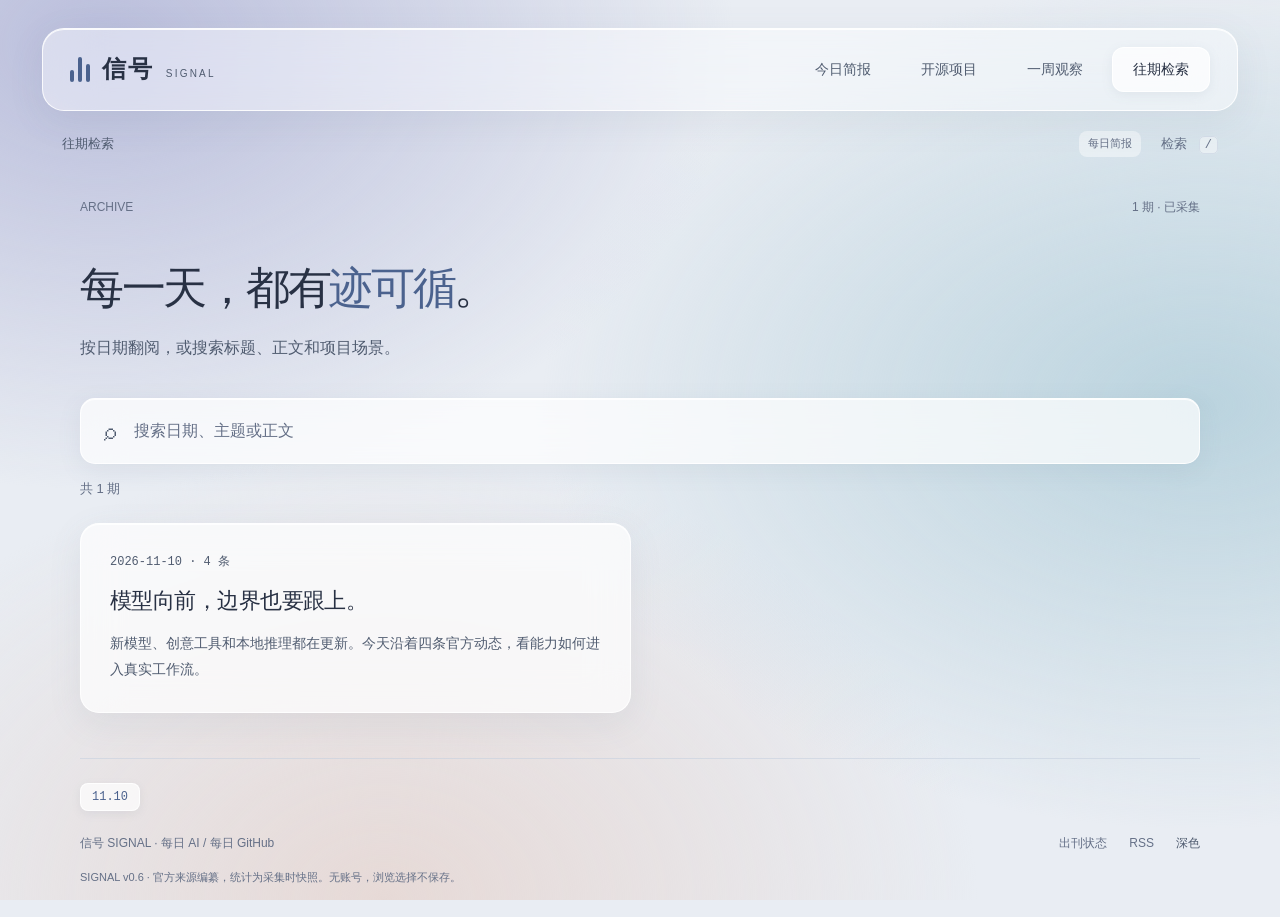
==== prototype/archive.html @ cd4eebda "chore(daily): 2026-11-10 [skip ci]" ====
<!doctype html>
<html lang="zh-CN"><head><meta charset="utf-8"><meta name="viewport" content="width=device-width, initial-scale=1"><meta name="color-scheme" content="light dark"><meta name="description" content="每日 AI 与 GitHub 动态，附官方来源、事实与边界。"><title>往期 · 信号 SIGNAL</title><link rel="icon" href="assets/favicon.svg" type="image/svg+xml"><link rel="stylesheet" href="tokens.css?v=b44cd26317"><link rel="stylesheet" href="style.css?v=b44cd26317"><script src="app.js?v=b44cd26317" defer></script></head>
<body data-view="archive" data-date="2026-11-10" data-prefix=""><a class="skip" href="#main">跳到正文</a><div class="shell"><header class="top"><a class="brand" href="index.html"><span class="brand-symbol" aria-hidden="true"><i></i><i></i><i></i></span><span class="brand-name">信号<small>SIGNAL</small></span></a><p class="brand-note">把变化读明白。</p><nav class="nav" aria-label="主导航"><a href="index.html" ><span class="nav-number">01</span>今日简报<span class="nav-arrow" aria-hidden="true">↗</span></a><a href="projects.html" ><span class="nav-number">02</span>开源项目<span class="nav-arrow" aria-hidden="true">↗</span></a><a href="week.html" ><span class="nav-number">03</span>一周观察<span class="nav-arrow" aria-hidden="true">↗</span></a><a href="archive.html" aria-current="page"><span class="nav-number">04</span>往期检索<span class="nav-arrow" aria-hidden="true">↗</span></a></nav><div class="rail-bottom"><span>每日 AI / GitHub</span><a href="status.html">出刊状态 <span aria-hidden="true">↗</span></a><p>独立阅读 · 无账号</p><span class="rail-edition">VOL. 001 / 2026</span></div></header><div class="workspace"><div class="workspace-top"><span>往期检索</span><div><span class="demo-label">每日简报</span><a href="archive.html?search=1" aria-label="搜索往期">检索 <kbd>/</kbd></a></div></div>
<main id="main" class="reading"><div class="edition"><span>ARCHIVE</span><span>1 期 · 已采集</span></div><section class="hero"><h1>每一天，都有<mark>迹可循</mark>。</h1><p class="intro">按日期翻阅，或搜索标题、正文和项目场景。</p></section><div class="archive-search js-only"><label for="search" hidden>搜索往期全文</label><input id="search" type="search" placeholder="搜索日期、主题或正文" aria-label="搜索往期全文" autocomplete="off"><button data-action="clear-search" hidden>清空</button></div><p class="fine" id="search-status" role="status">共 1 期</p><div class="archive-results" id="archive-results"><section class="archive-issue" data-issue data-search="2026-11-10 模型向前，边界也要跟上。 新模型、创意工具和本地推理都在更新。今天沿着四条官方动态，看能力如何进入真实工作流。"><p class="issue-date">2026-11-10 · 4 条</p><h2><a href="d/2026-11-10.html">模型向前，边界也要跟上。</a></h2><p class="issue-summary">新模型、创意工具和本地推理都在更新。今天沿着四条官方动态，看能力如何进入真实工作流。</p><div class="archive-hit" data-search="Fable 与 Mythos 5.2 发布：同一底座，不同开放边界 Anthropic 更新面向复杂技术任务的模型，并区分通用访问与需审核的专业访问。 值得关注的是能力与访问策略同步分层；评估接入时，除了看模型表现，还要确认任务是否符合开放范围。 Anthropic 发布 Claude Fable 5.2 与 Claude Mythos 5.2。 官方发布日期为 11 月 9 日；Fable 5.2 与 Mythos 5.2 使用同一底层模型。 Fable 加入网络安全与生物领域防滥用措施；Mythos 需通过相关验证计划申请访问。 厂商将两者定位于编码、推理、视觉等复杂技术工作。 为复杂代码库任务做小规模对照测试。 研究专业模型的访问资格与安全边界。 性能提升与工程案例来自厂商自测，本站未复跑；专业访问需审批，不代表所有账户立即可用。 [{&quot;id&quot;: &quot;anthropic-52&quot;, &quot;url&quot;: &quot;https://www.anthropic.com/claude-fable-and-mythos-5-2&quot;, &quot;title&quot;: &quot;Claude Fable 5.2 and Mythos 5.2&quot;, &quot;publisher&quot;: &quot;Anthropic&quot;, &quot;publishedAt&quot;: &quot;2026-11-09&quot;, &quot;publishedPrecision&quot;: &quot;day&quot;, &quot;checkedAt&quot;: &quot;2026-11-10T09:02:13Z&quot;, &quot;verification&quot;: &quot;web-search-fulltext&quot;}]"><a href="d/2026-11-10.html#item-0">Fable 与 Mythos 5.2 发布：同一底座，不同开放边界</a><p data-snippet>Anthropic 更新面向复杂技术任务的模型，并区分通用访问与需审核的专业访问。</p></div><div class="archive-hit" data-search="Adobe 与迪士尼结盟：生成式 AI 进入内部创意流程 双方宣布多年合作，围绕迪士尼资产定制模型，并向创意团队提供 Adobe 工具与工程支持。 观察重点是模型如何嵌入有版权边界的生产流程；“能生成图”正在变成内部工具、专有资产与人员协作的组合。 Adobe 与 The Walt Disney Company 宣布多年战略合作。 公告于 11 月 9 日发布，合作涉及 Firefly、Firefly Foundry、Premiere 与 Photoshop。 公告描述了手绘草图转概念图，以及生成符合品牌风格素材的定制模型。 StudioLAB 与 ESPN Edge 参与探索创意工作流和体育叙事。 大型内容团队评估私有资产上的定制生成流程。 创意部门梳理从概念草图到素材审查的协作环节。 这是合作公告和厂商展示，不是对外开放的迪士尼模型服务；商用安全表述来自公告，本站未独立审核训练授权与产出。 [{&quot;id&quot;: &quot;adobe-disney&quot;, &quot;url&quot;: &quot;https://news.adobe.com/news/2026/11/adobe-and-the-walt-disney-company-alliance&quot;, &quot;title&quot;: &quot;Adobe and The Walt Disney Company Announce Multi-Year Strategic Alliance&quot;, &quot;publisher&quot;: &quot;Adobe&quot;, &quot;publishedAt&quot;: &quot;2026-11-09&quot;, &quot;publishedPrecision&quot;: &quot;day&quot;, &quot;checkedAt&quot;: &quot;2026-11-10T09:02:13Z&quot;, &quot;verification&quot;: &quot;http-fulltext&quot;}]"><a href="d/2026-11-10.html#item-1">Adobe 与迪士尼结盟：生成式 AI 进入内部创意流程</a><p data-snippet>双方宣布多年合作，围绕迪士尼资产定制模型，并向创意团队提供 Adobe 工具与工程支持。</p></div><div class="archive-hit" data-search="Claude Code v2.1.321：先看权限和 OAuth 修复 这次更新除了接入新模型，还修复 MCP OAuth 重定向与多种文件写入权限判断问题。 编码 Agent 的交付依赖工具权限。模型升级之外，凭据流向和文件边界同样影响团队能否放心使用。 anthropics/claude-code 发布 v2.1.321。 GitHub release 发布时间为 11 月 10 日 03:22（北京时间）。 更新说明列出 MCP OAuth 重定向向其他主机发送敏感信息的问题修复。 更新说明还列出只读 Bash 越过沙箱提示、目录写入权限与 cp/mv 目标文件规则的修复。 使用 MCP OAuth 的团队检查版本并测试登录流程。 维护 Agent 权限规则的团队回归沙箱与文件写入提示。 上述为维护者发布说明；本站未复现漏洞或验证修复效果，不推断 CVE 编号与受影响版本范围。 [{&quot;id&quot;: &quot;claude-21321&quot;, &quot;url&quot;: &quot;https://github.com/anthropics/claude-code/releases/tag/v2.1.321&quot;, &quot;title&quot;: &quot;Claude Code v2.1.321&quot;, &quot;publisher&quot;: &quot;anthropics/claude-code&quot;, &quot;publishedAt&quot;: &quot;2026-11-09T19:22:30Z&quot;, &quot;publishedPrecision&quot;: &quot;second&quot;, &quot;checkedAt&quot;: &quot;2026-11-10T09:02:13Z&quot;, &quot;verification&quot;: &quot;github-api&quot;}]"><a href="d/2026-11-10.html#item-2">Claude Code v2.1.321：先看权限和 OAuth 修复</a><p data-snippet>这次更新除了接入新模型，还修复 MCP OAuth 重定向与多种文件写入权限判断问题。</p></div><div class="archive-hit" data-search="llama.cpp b12244：Intel 推理构建链继续更新 这一版更新 CI 中的 Intel 相关依赖；使用该后端的团队可据此检查构建兼容性。 本地推理不只取决于模型文件，也取决于硬件后端和构建环境。依赖更新值得记录，但不能直接换算成性能提升。 ggml-org/llama.cpp 发布 b12244。 GitHub release 发布时间为 11 月 10 日 15:25（北京时间）。 发布说明对应 PR #31540，更新 oneAPI 2026.2、oneDNN 2026.1 与 Level Zero SDK 1.34.0。 release 同时提供多个系统与硬件后端的构建产物。 在 Intel 环境中核对自有构建链与依赖版本。 为本地推理升级准备加载模型和最小推理回归。 这是构建依赖更新，不能推导吞吐、质量或延迟提升；本站未运行二进制或做硬件实测。 [{&quot;id&quot;: &quot;llama-b12244&quot;, &quot;url&quot;: &quot;https://github.com/ggml-org/llama.cpp/releases/tag/b12244&quot;, &quot;title&quot;: &quot;llama.cpp b12244&quot;, &quot;publisher&quot;: &quot;ggml-org/llama.cpp&quot;, &quot;publishedAt&quot;: &quot;2026-11-10T07:25:25Z&quot;, &quot;publishedPrecision&quot;: &quot;second&quot;, &quot;checkedAt&quot;: &quot;2026-11-10T09:02:13Z&quot;, &quot;verification&quot;: &quot;github-api&quot;}]"><a href="d/2026-11-10.html#item-3">llama.cpp b12244：Intel 推理构建链继续更新</a><p data-snippet>这一版更新 CI 中的 Intel 相关依赖；使用该后端的团队可据此检查构建兼容性。</p></div></section></div><div class="empty" id="search-empty" hidden><h2>没有找到相关内容</h2><p>试试“Agent”“推理”，或直接输入日期。</p><button data-action="clear-search">清空搜索，查看全部刊期</button></div></main><footer class="foot reading"><div class="period-list" aria-label="刊期"><a href="d/2026-11-10.html" aria-current=date>11.10</a></div>
    <div class="foot-top"><span>信号 SIGNAL · 每日 AI / 每日 GitHub</span><div class="foot-links"><a href="status.html">出刊状态</a><a href="feed.xml">RSS</a><button class="js-only inline" data-action="theme" aria-label="切换深浅主题">切换主题</button></div></div>
    <p class="disclaimer">SIGNAL v0.6 · 官方来源编纂，统计为采集时快照。无账号，浏览选择不保存。</p></footer></div></div><dialog id="share-dialog" aria-labelledby="share-title"><div class="dialog-head"><h2 id="share-title">带走这一期</h2><button data-action="close-share" aria-label="关闭分享预览">关闭</button></div>
    <div class="dialog-body"><p class="dialog-help">选择要带走的内容，生成图片或复制文字。仅本次浏览有效。</p><div class="share-layout"><fieldset class="share-options" id="share-options"><legend>选择内容</legend></fieldset><figure class="share-preview"><canvas id="share-canvas" aria-label="所选内容分享图片"></canvas><figcaption>本期内容 · 本地生成</figcaption></figure></div>
    <p class="dialog-feedback" id="share-feedback" role="status"></p><textarea id="copy-fallback" class="copy-fallback" aria-label="可手动复制的分享文字" hidden readonly></textarea>
    <div class="dialog-actions"><button data-action="download">下载 PNG</button><button data-action="copy">复制文字</button></div></div></dialog><div class="toast" id="toast" role="status" hidden></div><script type="application/json" id="prototype-data">{"issue": null, "dates": ["2026-11-10"], "colors": {"light": {"background": "#e9edf3", "text": "#283144", "secondary": "#505c70", "muted": "#657087", "accent": "#4b628e", "highlight": "#dfe7f39c", "alternate": "#eef2f8", "line": "#c6d0df99", "backdrop": "#26324e66", "surface": "#f8faff", "rail": "#ffffff66", "railText": "#283144", "railMuted": "#62708a", "railActive": "#ffffffa8"}, "dark": {"background": "#151c2c", "text": "#e6ebf5", "secondary": "#c0cadb", "muted": "#a5b2c8", "accent": "#b7c9ed", "highlight": "#34435eaa", "alternate": "#283449", "line": "#7a8da047", "backdrop": "#080d1b88", "surface": "#253149", "rail": "#26314888", "railText": "#e6ebf5", "railMuted": "#aab7cc", "railActive": "#8196bc33"}}}</script></body></html>
---- prototype/tokens.css ----
:root{--bg:#e9edf3;--ink:#283144;--secondary:#505c70;--muted:#657087;--accent:#4b628e;--hl:#dfe7f39c;--hl2:#eef2f8;--line:#c6d0df99;--backdrop:#26324e66;--surface:#f8faff;--rail:#ffffff66;--rail-text:#283144;--rail-muted:#62708a;--rail-active:#ffffffa8;}
[data-theme=dark]{--bg:#151c2c;--ink:#e6ebf5;--secondary:#c0cadb;--muted:#a5b2c8;--accent:#b7c9ed;--hl:#34435eaa;--hl2:#283449;--line:#7a8da047;--backdrop:#080d1b88;--surface:#253149;--rail:#26314888;--rail-text:#e6ebf5;--rail-muted:#aab7cc;--rail-active:#8196bc33;}
:root{--glass:#ffffff70;--glass-strong:#ffffffb3;--glass-edge:#ffffffd9;--glass-shade:#7185a71a;--ambient-one:#b9bddb;--ambient-two:#bad3de;--ambient-three:#e6d9d6;--ambient-clear:#e9edf300;--button-text:#ffffff;--shadow:#62708d18;}
[data-theme=dark]{--glass:#27314980;--glass-strong:#29364edb;--glass-edge:#b4c3df33;--glass-shade:#050b1c33;--ambient-one:#454b70;--ambient-two:#254b59;--ambient-three:#54475c;--ambient-clear:#151c2c00;--button-text:#1c2942;--shadow:#050b1c40;}
:root{--hero:44px;--title:22px;--body:16px;--meta:13px;--leading:1.8;--reading:1120px;--shell:1400px;--section-gap:40px;--item-gap:24px;}
:root{--art-bg:#e5ebf3;}
---- prototype/style.css ----
*{box-sizing:border-box}html{color-scheme:light;scroll-padding-top:32px}html[data-theme=dark]{color-scheme:dark}body{margin:0;background:var(--bg);color:var(--ink);font-family:-apple-system,BlinkMacSystemFont,"PingFang SC","Microsoft YaHei",sans-serif;font-size:var(--body);line-height:var(--leading);-webkit-font-smoothing:antialiased;overflow-wrap:break-word}a{color:inherit;text-decoration:none}button,input,select,textarea{font:inherit;color:inherit}button{background:none;border:0;cursor:pointer;padding:0}a:hover,button:hover{color:var(--accent)}button:disabled{opacity:.45;cursor:default}a,button{-webkit-tap-highlight-color:transparent}:focus-visible{outline:2px solid var(--accent);outline-offset:4px}[hidden]{display:none!important}::selection{background:var(--hl)}mark{color:inherit;background:var(--hl);padding:0 .1em}mark.m2,mark.m4{background:var(--hl2)}.skip{position:fixed;top:-80px;left:24px;background:var(--surface);padding:12px;z-index:15}.skip:focus{top:8px}
/* Site frame */
.shell{display:grid;grid-template-columns:188px minmax(0,1fr);min-height:100dvh}.top{position:sticky;top:0;height:100dvh;background:var(--rail);color:var(--rail-text);padding:36px 20px;display:flex;flex-direction:column}.brand{display:flex;gap:12px;align-items:center;color:var(--rail-text)}.brand:hover{color:var(--rail-text)}.brand-symbol{display:flex;gap:4px;align-items:flex-end;height:34px}.brand-symbol i{display:block;width:5px;background:var(--rail-text);height:16px}.brand-symbol i:nth-child(2){height:32px}.brand-symbol i:nth-child(3){height:24px}.brand-name{font-size:27px;font-weight:750;line-height:1.1;letter-spacing:.08em}.brand-name small{display:block;font-size:10px;letter-spacing:.21em;font-weight:500;margin-top:7px}.brand-note{font-size:12px;color:var(--rail-muted);margin:26px 0 35px;letter-spacing:.04em}.nav{display:flex;flex-direction:column;gap:10px}.nav a{display:flex;gap:12px;align-items:center;padding:11px 10px;font-size:14px;white-space:nowrap;border-radius:4px;color:var(--rail-muted)}.nav a:hover{background:var(--rail-active);color:var(--rail-text)}.nav a[aria-current=page]{background:var(--rail-active);color:var(--rail-text);font-weight:650}.nav-number{font-size:10px;font-family:ui-monospace,monospace;opacity:.8}.nav-arrow{margin-left:auto;font-weight:400}.rail-bottom{margin-top:auto;display:flex;flex-direction:column;font-size:12px;color:var(--rail-muted);gap:9px}.rail-bottom a{display:flex;justify-content:space-between;color:var(--rail-text)}.rail-bottom p{margin:22px 0 0}.rail-edition{font-size:10px;letter-spacing:.08em}.workspace{min-width:0;padding:0 38px;max-width:1440px;width:100%;margin:auto}.workspace-top{height:85px;display:flex;align-items:center;justify-content:space-between;font-size:14px;font-weight:650;border-bottom:1px solid var(--line)}.workspace-top>div{display:flex;gap:26px;align-items:center;font-weight:400;font-size:var(--meta);color:var(--muted)}.demo-label{padding:2px 8px;border:1px solid var(--line);border-radius:3px;font-size:12px}kbd{font:12px ui-monospace,monospace;padding:1px 5px;border:1px solid var(--line);margin-left:8px;border-radius:3px}.reading{max-width:var(--reading);margin:auto}.edition{display:flex;justify-content:space-between;align-items:center;gap:20px;color:var(--muted);font-size:var(--meta);padding:27px 0 20px}.edition time{color:var(--ink);font-weight:600;font-size:15px;font-variant-numeric:tabular-nums}.edition time span{font-weight:400;font-size:var(--meta);color:var(--muted)}
/* Lead story */
.hero{padding:22px 0 32px}h1{font-size:var(--hero);line-height:1.32;font-weight:750;letter-spacing:-.045em;margin:0 0 17px;text-wrap:balance}h1 mark{background:none;color:var(--accent);padding:0}.intro{margin:0;color:var(--secondary);font-size:var(--body);max-width:640px;line-height:1.8}.feature{display:grid;grid-template-columns:minmax(0,1.25fr) minmax(0,1fr);background:var(--surface);padding:0;overflow:hidden;border-radius:7px;margin-bottom:30px;min-height:310px}.feature-copy{padding:28px 30px 28px;display:flex;flex-direction:column;justify-content:center}.feature-label{font-size:12px;font-weight:600;color:var(--accent);margin-bottom:16px;display:flex;align-items:center;gap:8px}.feature-label:before{content:"";width:15px;height:2px;background:var(--accent)}.feature h1 mark{white-space:nowrap}.feature h1{font-size:38px;max-width:470px;line-height:1.3;text-wrap:pretty}.feature .intro{font-size:14px;line-height:1.9}.hero-meta{display:flex;align-items:center;gap:18px;margin-top:26px;font-size:12px;color:var(--muted);flex-wrap:wrap}.primary-link{display:inline-flex;align-items:center;gap:25px;background:var(--accent);color:var(--surface);padding:8px 16px;font-size:13px;font-weight:600;border-radius:3px}.primary-link:hover{color:var(--surface);filter:brightness(.9)}.feature-art{margin:0;position:relative;min-width:0;display:flex;align-items:center;justify-content:center;background:var(--art-bg);overflow:hidden}.feature-art picture{display:block;width:100%;height:100%}.feature-art img{width:100%;height:100%;object-fit:contain;min-height:310px;display:block}.feature-art figcaption{position:absolute;width:1px;height:1px;overflow:hidden;clip-path:inset(50%)}
/* Edition body */
.daily-grid{display:grid;grid-template-columns:minmax(0,1fr) 248px;gap:28px;align-items:start}.daily-reading{min-width:0}.toolbar{display:flex;align-items:center;justify-content:space-between;gap:14px;margin:0 0 18px}.toolbar .label{font-size:18px;margin:0;font-weight:700;display:flex;align-items:baseline;gap:10px}.toolbar .label span{font:12px ui-monospace,monospace;color:var(--muted);font-weight:400}.tools{display:flex;gap:15px}.tools button{font-size:12px;color:var(--accent)}.item{background:var(--surface);padding:24px 26px;border-radius:6px;margin-bottom:16px;scroll-margin-top:24px}.item-meta{display:flex;gap:10px;align-items:center;margin:0 0 13px;font-size:12px;color:var(--muted);letter-spacing:.02em}.number{font-family:ui-monospace,monospace;color:var(--accent);font-weight:600}.item h2{font-size:21px;line-height:1.5;letter-spacing:-.025em;margin:0 0 14px;font-weight:700;text-wrap:pretty}.verdict{margin:0 0 12px;font-size:16px;line-height:1.85}.why{color:var(--secondary);font-size:16px;line-height:1.85;margin:0}.item-actions{display:flex;gap:20px;align-items:center;border-top:1px solid var(--line);padding-top:14px;margin-top:17px;font-size:12px;color:var(--muted)}.take{font-size:12px}.take:before{content:"＋";margin-right:6px}.take[aria-pressed=true]{color:var(--accent)}.take[aria-pressed=true]:before{content:"✓"}.item-actions>a{margin-left:auto}.issue-aside{padding-top:2px;position:sticky;top:24px}.aside-heading{display:flex;justify-content:space-between;align-items:center;margin-bottom:16px}.aside-heading h2{font-size:14px;margin:0;font-weight:700}.aside-heading>span{font-size:9px;letter-spacing:.1em;color:var(--muted)}.aside-heading>a{font-size:12px;color:var(--accent)}.toc{padding-bottom:24px}.toc>a{display:flex;align-items:baseline;gap:12px;margin-bottom:14px;font-size:13px;line-height:1.65}.toc>a>span{font:11px ui-monospace,monospace;color:var(--muted)}.toc strong{font-weight:450}.aside-projects{border-top:1px solid var(--line);padding-top:23px}.project.teaser{padding:14px 0 16px;margin:0;border-bottom:1px solid var(--line);background:none;border-radius:0}.project.teaser h3{font-size:14px;margin:0 0 7px;font-weight:650;overflow-wrap:anywhere}.project.teaser p{font-size:13px;line-height:1.75;margin:0;color:var(--secondary)}.project-ref{font-size:11px;margin-top:9px;display:inline-block;color:var(--accent)}.previous-edition{display:flex;flex-direction:column;gap:5px;margin-top:25px;padding:18px;background:var(--hl);border-radius:4px;font-size:12px;color:var(--muted)}.previous-edition strong{font-size:14px;font-weight:600;color:var(--accent)}
/* Evidence remains native HTML */
details.evidence{margin-top:17px;color:var(--secondary)}details>summary{list-style:none;font-size:13px;color:var(--accent);cursor:pointer;width:fit-content}details>summary::-webkit-details-marker{display:none}details>summary:after{content:" ＋";margin-left:4px}details[open]>summary:after{content:" −"}.evidence-body{padding:20px 0 2px}.evidence-body h3{font-size:13px;color:var(--ink);margin:22px 0 7px;font-weight:650}.evidence-body h3:first-child{margin-top:0}.evidence-body p,.evidence-body ul{font-size:16px;margin:0 0 10px}.evidence-body ul{padding-left:20px}.source-links{display:flex;gap:15px;flex-wrap:wrap;font-size:13px}.source-links a,.text-link{color:var(--accent);text-decoration:underline;text-underline-offset:4px}.fine{font-size:var(--meta);line-height:1.8;color:var(--muted)}
/* Projects */
.section{margin-top:var(--section-gap)}.section-head{display:flex;justify-content:space-between;align-items:baseline;gap:20px;margin-bottom:20px}.section-head h2{font-size:22px;margin:0;font-weight:700}.section-head a{font-size:13px;color:var(--accent)}.project-filters{display:flex;align-items:center;justify-content:space-between;gap:20px;padding:14px 0 22px}.filters{display:flex;align-items:center;gap:10px;flex-wrap:wrap}.filters button{padding:6px 16px;font-size:13px;border-radius:4px;color:var(--muted)}.filters button[aria-pressed=true]{background:var(--ink);color:var(--surface)}.filters .fine{margin-left:8px;font-size:12px}.select-wrap{font-size:13px;color:var(--secondary);display:flex;align-items:center;gap:10px}select{font-size:13px;background:var(--surface);border:1px solid var(--line);padding:8px 12px;border-radius:4px;max-width:170px}#project-list{display:grid;grid-template-columns:repeat(2,minmax(0,1fr));gap:20px;align-items:start}.project{background:var(--surface);padding:26px;border-radius:6px;scroll-margin-top:24px}.project-identity{display:flex;gap:14px;align-items:center;margin-bottom:20px}.repo-monogram{display:flex;align-items:center;justify-content:center;flex-shrink:0;width:43px;height:43px;border-radius:6px;background:var(--hl);color:var(--accent);font-size:15px;font-weight:750;letter-spacing:-.06em}.repo-owner{font-size:11px;color:var(--muted)}.project h2{font-size:21px;line-height:1.35;letter-spacing:-.025em;margin:1px 0 0;font-weight:700;overflow-wrap:anywhere}.project .oneline{font-size:16px;margin:0 0 13px;font-weight:550}.project .problem{color:var(--secondary);font-size:16px;margin:0;line-height:1.8}.metadata{display:flex;gap:8px 14px;flex-wrap:wrap;font-size:12px;margin-top:20px;color:var(--muted)}.metadata a{color:var(--accent)}.metadata .growth{font-variant-numeric:tabular-nums}.project>.evidence{padding-top:14px;border-top:1px solid var(--line)}.project>.evidence summary{font-size:12px}.empty{padding:35px;background:var(--surface);border-radius:6px}.empty h2{font-size:22px;margin:0 0 8px}.empty p{color:var(--secondary);margin:0 0 16px}.empty button{color:var(--accent);font-size:14px}
/* Archive and seven-day view */
.archive-search{display:flex;align-items:center;gap:18px;background:var(--surface);border:1px solid var(--line);padding:14px 20px;border-radius:5px;margin:0 0 12px}.archive-search:before{content:"⌕";color:var(--accent);font-size:24px;line-height:1}.archive-search input{background:none;border:0;width:100%;min-width:0;font-size:16px;padding:3px 0}.archive-search button{font-size:13px;color:var(--accent);white-space:nowrap}.archive-search input::placeholder{color:var(--muted)}.archive-results{display:grid;grid-template-columns:repeat(2,minmax(0,1fr));gap:18px;margin-top:22px;align-items:start}.archive-issue{background:var(--surface);padding:25px;border-radius:6px}.issue-date{font:12px ui-monospace,monospace;color:var(--accent);margin:0 0 14px}.archive-issue h2{font-size:21px;line-height:1.5;margin:0 0 13px;letter-spacing:-.025em}.issue-summary{font-size:14px;line-height:1.9;margin:0;color:var(--secondary)}.archive-hit{font-size:14px;border-top:1px solid var(--line);padding-top:13px;margin-top:13px}.archive-hit p{font-size:13px;color:var(--secondary);margin:6px 0 0}.archive-results:not(.searching) .archive-hit{display:none}.archive-results.searching .issue-summary{display:none}.week-grid{display:grid;grid-template-columns:repeat(3,minmax(0,1fr));gap:18px;align-items:start}.week-theme{background:var(--surface);border-radius:6px;padding:24px;border-top:3px solid var(--accent)}.week-theme h2{font-size:21px;margin:0 0 12px}.week-theme p{font-size:14px;color:var(--secondary);margin:0 0 18px}.week-theme ul{list-style:none;padding:0;margin:0}.week-theme li{padding-top:16px;font-size:14px;line-height:1.8}.week-theme time{display:block;font:11px ui-monospace,monospace;color:var(--accent);margin-bottom:5px}.week-theme .fine{margin:24px 0 0;font-size:12px}.week-grid~.section>.teaser{display:inline-block;width:32%;vertical-align:top;padding-right:22px;border:0}.period-list{display:flex;gap:10px;flex-wrap:wrap;font:12px ui-monospace,monospace}.period-list a{padding:6px 10px;border-radius:3px;background:var(--surface)}.period-list a[aria-current=date]{color:var(--accent);background:var(--hl)}
/* Utility pages and footer */
.closing{margin-top:35px;padding:28px 30px;background:var(--hl);border-radius:6px;display:flex;align-items:center;justify-content:space-between;gap:16px;flex-wrap:wrap}.closing h2{font-size:21px;letter-spacing:-.02em;margin:0 0 8px}.closing p{font-size:14px;color:var(--secondary);margin:0}.closing .links{display:flex;gap:18px;flex-wrap:wrap;font-size:13px;color:var(--accent)}.closing>.fine{width:100%;font-size:12px;color:var(--muted)}.pager{display:flex;justify-content:space-between;gap:20px;font-size:13px;margin-top:25px;color:var(--secondary)}.foot{margin:45px auto 0;padding:24px 0 30px;border-top:1px solid var(--line);color:var(--muted);font-size:12px}.foot-top{display:flex;justify-content:space-between;gap:20px;flex-wrap:wrap;margin-top:22px}.foot-links{display:flex;gap:22px;flex-wrap:wrap}.disclaimer{margin:13px 0 0;font-size:11px}.status-grid{display:grid;grid-template-columns:repeat(4,minmax(0,1fr));gap:16px}.status-grid>div{background:var(--surface);padding:22px;border-radius:5px}.status-grid dt{font-size:12px;color:var(--muted)}.status-grid dd{margin:9px 0 0;font-size:16px;font-weight:550}.chart{background:var(--surface);padding:25px;border-radius:6px;margin:0}.chart svg{width:100%;max-height:240px;height:auto;display:block}.chart text{font:13.5px -apple-system,sans-serif;fill:var(--muted)}.chart rect{fill:var(--line)}.chart rect.current{fill:var(--accent)}.chart figcaption{font-size:13px;margin-top:10px;color:var(--muted)}table{border-collapse:collapse;width:100%;font-size:13px;text-align:left}td,th{padding:8px 10px 8px 0;font-weight:400}
/* Sharing */
dialog{background:var(--surface);color:var(--ink);border:1px solid var(--line);border-radius:8px;padding:0;width:min(860px,calc(100% - 40px));max-height:calc(100dvh - 48px);overflow:auto}dialog::backdrop{background:var(--backdrop)}.dialog-head{position:sticky;top:0;z-index:1;display:flex;justify-content:space-between;align-items:center;padding:23px 28px 14px;background:var(--surface);border-bottom:1px solid var(--line)}.dialog-head h2{font-size:22px;margin:0}.dialog-head button{font-size:13px;color:var(--muted)}.dialog-body{padding:20px 28px 10px}.dialog-help{font-size:14px;margin:0;color:var(--secondary)}.share-layout{display:grid;grid-template-columns:1fr 280px;gap:30px;margin-top:24px;align-items:start}.share-options{padding:0;margin:0;border:0;min-width:0}.share-options legend{font-size:13px;color:var(--muted);margin-bottom:12px}.share-options label{display:flex;align-items:flex-start;gap:10px;font-size:14px;line-height:1.8;margin-bottom:15px;cursor:pointer}input[type=checkbox]{accent-color:var(--accent);width:16px;height:16px;flex-shrink:0;margin:5px 0}.share-all{font-size:13px;color:var(--accent);margin-bottom:20px}.share-preview{margin:0;background:var(--hl2);border:1px solid var(--line)}.share-preview canvas{width:100%;height:auto;display:block}.share-preview figcaption{padding:10px;font-size:12px;color:var(--muted)}.dialog-feedback{font-size:13px;color:var(--accent);margin:18px 0 0;min-height:1.8em}.dialog-actions{position:sticky;bottom:0;background:var(--surface);border-top:1px solid var(--line);padding:15px 0;display:flex;gap:12px;margin-top:15px}.dialog-actions button{font-size:13px;padding:8px 18px;border:1px solid var(--line);border-radius:4px}.dialog-actions button:first-child{background:var(--accent);border-color:var(--accent);color:var(--surface)}.copy-fallback{width:100%;min-height:140px;font-size:13px;background:var(--bg);border:1px solid var(--line);padding:12px}.toast{position:fixed;bottom:25px;left:50%;transform:translateX(-50%);padding:10px 18px;background:var(--ink);color:var(--surface);font-size:13px;max-width:calc(100% - 40px);z-index:20}.js-only{display:none}.js .js-only{display:flex}.js .js-only.inline{display:inline-block}
@media(min-width:1550px){.workspace{padding:0 55px}.shell{grid-template-columns:212px minmax(0,1fr)}.top{padding:40px 25px}.feature h1{font-size:44px}.daily-grid{grid-template-columns:minmax(0,1fr) 280px;gap:35px}.item{padding:30px 35px}}
@media(max-width:1150px){.shell{grid-template-columns:166px minmax(0,1fr)}.top{padding:30px 14px}.workspace{padding:0 26px}.daily-grid{grid-template-columns:minmax(0,1fr) 205px;gap:20px}.feature-copy{padding:25px}.feature h1{font-size:32px}.feature{grid-template-columns:1.2fr 1fr}.feature-art img{min-height:300px}.item{padding:22px}.week-grid{grid-template-columns:1fr}.week-theme ul{display:grid;grid-template-columns:repeat(3,minmax(0,1fr));gap:20px}.week-theme .fine{margin-top:16px}.status-grid{grid-template-columns:repeat(2,minmax(0,1fr))}}
@media(max-width:900px){.shell{display:block}.top{position:relative;height:auto;padding:20px 26px;display:flex;flex-direction:row;align-items:center;justify-content:space-between;gap:25px}.brand-name{font-size:23px}.brand-name small{font-size:9px;margin-top:4px}.brand-symbol{height:27px}.brand-symbol i:nth-child(2){height:27px}.brand-note,.rail-bottom{display:none}.nav{flex-direction:row;gap:5px}.nav a{font-size:13px;padding:9px 12px}.nav-number,.nav-arrow{display:none}.workspace-top{height:65px}.daily-grid{grid-template-columns:1fr}.issue-aside{position:static;display:grid;grid-template-columns:1fr 1fr;gap:24px}.previous-edition{display:none}.feature h1{font-size:34px}.workspace{max-width:850px}.feature-art img{min-height:315px}.repo-owner{font-size:12px}}
@media(max-width:640px){.top{padding:18px 20px;flex-wrap:wrap;gap:20px}.brand-symbol{height:22px}.brand-symbol i{width:4px;height:12px}.brand-symbol i:nth-child(2){height:22px}.brand-symbol i:nth-child(3){height:17px}.brand-name{font-size:22px}.brand-name small{display:inline;margin-left:9px;font-size:10px}.brand{gap:10px}.nav{width:100%;justify-content:space-between;gap:5px}.nav a{padding:8px 9px;font-size:13px}.workspace{padding:0 18px}body[data-view=today] .workspace-top{display:none}.workspace-top{height:52px;font-size:13px}.workspace-top>div{gap:12px}.demo-label{font-size:10px}.workspace-top kbd{display:none}.edition{padding:19px 0 15px;font-size:11px;gap:10px}.edition time{font-size:13px}.edition time span{font-size:11px}.hero{padding:15px 0 25px}h1{font-size:29px;line-height:1.4;letter-spacing:-.04em}.hero .intro{font-size:14px}.feature{display:flex;flex-direction:column;padding:0;gap:0;margin-bottom:24px}.feature-copy{padding:22px}.feature-label{font-size:11px;margin-bottom:12px}.feature h1{font-size:31px;max-width:100%;text-wrap:balance;margin-bottom:15px}.feature .intro{font-size:14px}.hero-meta{margin-top:22px;gap:17px}.feature-art{height:104px;min-height:0;display:block}.feature-art img{width:100%;height:100%;min-height:0;object-fit:contain}.daily-grid{display:flex;flex-direction:column;gap:24px}.daily-reading{width:100%}.issue-aside{position:static;width:100%;display:block}.toc{display:none}.aside-projects{border:0;padding:0}.aside-projects .project.teaser{background:var(--surface);padding:18px;border:0;border-radius:5px;margin-bottom:12px}.previous-edition{margin-top:15px}.toolbar{margin-bottom:15px}.toolbar .label{font-size:18px}.tools button{font-size:11px}.item{padding:22px 20px;margin-bottom:14px}.item h2{font-size:20px}.item-meta{font-size:11px}.verdict{font-size:16px}.why{font-size:16px}.item-actions{font-size:12px}.take{font-size:12px}.project-filters{align-items:flex-start;flex-direction:column;gap:15px;padding:6px 0 20px}.filters{gap:5px}.filters .fine{font-size:11px}.filters button{font-size:12px;padding:6px 14px}#project-list{grid-template-columns:1fr;gap:14px}.project{padding:23px}.project .problem{font-size:16px}.archive-results{grid-template-columns:1fr;gap:14px}.archive-issue{padding:23px}.archive-search{padding:10px 16px}.archive-search input{font-size:15px}.archive-issue h2{font-size:20px}.week-grid{gap:15px}.week-theme{padding:23px}.week-theme ul{display:block}.week-theme li{font-size:15px}.week-grid~.section>.teaser{display:block;width:100%;padding:18px 0}.status-grid{gap:12px}.status-grid>div{padding:17px}.status-grid dd{font-size:14px}.status-grid dt{font-size:11px}.chart{padding:15px}.chart text{font-size:14px}.section{margin-top:30px}.closing{padding:23px;gap:17px;margin-top:28px}.closing h2{font-size:20px}.closing .links{gap:12px 20px}.closing>.fine{font-size:11px}.pager{font-size:12px;flex-wrap:wrap}.foot{margin-top:30px}.foot-top{gap:14px}.foot-links{gap:20px}.disclaimer{font-size:11px}.share-layout{grid-template-columns:1fr;gap:22px}.share-preview{max-width:290px;margin:auto}.dialog-head{padding:18px 20px 12px}.dialog-head h2{font-size:21px}.dialog-body{padding:18px 20px 8px}.share-options label{font-size:14px}.dialog-actions{margin-top:12px}.period-list{gap:6px}.period-list a{padding:5px 8px}.section-head h2{font-size:21px}.section-head a{font-size:12px}}
@media(prefers-reduced-motion:no-preference){a,button{transition:background-color .16s ease,color .16s ease}button:active{transform:translateY(1px)}}
@media print{.top,.workspace-top,.tools,.take,.issue-aside,.foot,.closing,.pager,dialog{display:none!important}.shell{display:block}.workspace{padding:0}.daily-grid{display:block}.feature-art{display:none}.feature{display:block}.item{break-inside:avoid}details.evidence>.evidence-body{display:block}}

/* v0.6 — frosted glass, shared across every product surface. */
body{isolation:isolate;background:var(--bg)}
body:before{content:"";position:fixed;inset:0;z-index:-1;pointer-events:none;background:radial-gradient(ellipse 65% 65% at 8% 5%,var(--ambient-one),var(--ambient-clear) 76%),radial-gradient(ellipse 68% 62% at 94% 45%,var(--ambient-two),var(--ambient-clear) 76%),radial-gradient(ellipse 58% 62% at 30% 100%,var(--ambient-three),var(--ambient-clear) 80%)}
.shell{display:block;max-width:1370px;padding:28px 42px 0;margin:auto;min-height:100dvh}
.top{position:relative;top:auto;height:auto;padding:18px 27px;display:flex;flex-direction:row;align-items:center;justify-content:space-between;gap:30px;background:var(--glass);color:var(--ink);border:1px solid var(--glass-edge);border-radius:22px;box-shadow:inset 0 1px 0 var(--glass-edge),0 10px 36px var(--shadow);backdrop-filter:blur(28px) saturate(1.2);-webkit-backdrop-filter:blur(28px) saturate(1.2)}
.brand,.brand:hover{color:var(--ink)}.brand-name{font-size:24px;font-weight:600;letter-spacing:.08em}.brand-name small{display:inline-block;margin:0 0 0 12px;font-size:10px;letter-spacing:.22em;font-weight:450;color:var(--secondary)}.brand-symbol{height:25px;gap:4px}.brand-symbol i{width:4px;background:var(--accent);height:12px;border-radius:2px}.brand-symbol i:nth-child(2){height:25px}.brand-symbol i:nth-child(3){height:18px}.brand-note,.rail-bottom{display:none}
.nav{flex-direction:row;gap:8px}.nav a{padding:9px 20px;font-size:14px;border-radius:12px;color:var(--secondary);border:1px solid transparent;font-weight:450}.nav a[aria-current=page]{background:var(--glass-strong);color:var(--ink);border-color:var(--glass-edge);box-shadow:0 3px 12px var(--shadow);font-weight:550}.nav a:hover{background:var(--glass-strong);color:var(--ink)}.nav-number,.nav-arrow{display:none}
.workspace{padding:0 20px;max-width:1200px;margin:auto}.workspace-top{height:66px;border:0;font-size:13px;color:var(--secondary);font-weight:450}.workspace-top>div{gap:20px}.demo-label{border:0;background:var(--glass);border-radius:8px;font-size:11px;padding:3px 9px}kbd{border-radius:5px;border-color:var(--line);background:var(--glass)}.edition{padding:20px 0 20px;font-size:12px}.edition time{font-weight:500;font-size:14px}.edition time span{font-size:12px}
h1{font-weight:550;letter-spacing:-.055em}.hero{padding:20px 0 35px}.feature{position:relative;grid-template-columns:minmax(0,1.2fr) minmax(0,1fr);padding:0;min-height:305px;background:linear-gradient(125deg,var(--glass-strong),var(--glass));border:1px solid var(--glass-edge);border-radius:27px;box-shadow:inset 0 1px 0 var(--glass-edge),0 18px 60px var(--shadow);backdrop-filter:blur(24px) saturate(1.12);-webkit-backdrop-filter:blur(24px) saturate(1.12);margin-bottom:36px;overflow:visible}
.feature-copy{padding:36px 40px;position:relative;z-index:1}.feature-label{font-size:12px;font-weight:450;letter-spacing:.08em;color:var(--secondary);margin-bottom:18px}.feature-label:before{height:1px;width:22px;background:var(--accent)}.feature h1{font-size:43px;font-weight:550;line-height:1.4;max-width:520px;margin-bottom:18px;letter-spacing:-.055em}.feature h1 mark{color:var(--accent)}.feature .intro{font-size:14px;line-height:1.95;max-width:460px}.hero-meta{gap:20px;margin-top:25px;color:var(--secondary);font-size:12px}.primary-link{font-size:13px;font-weight:500;border-radius:10px;background:var(--accent);color:var(--button-text);padding:10px 19px;gap:28px;box-shadow:0 5px 15px var(--shadow)}.primary-link:hover{color:var(--button-text)}.feature-art{background:none;overflow:visible;min-height:290px;border-radius:0}.feature-art picture{width:100%;height:100%;display:flex;align-items:center}.feature-art img{width:100%;height:100%;min-height:300px;object-fit:contain}
.daily-grid{grid-template-columns:minmax(0,1fr) 254px;gap:30px}.toolbar{margin-bottom:20px}.toolbar .label{font-size:18px;font-weight:550;letter-spacing:.02em}.tools button{color:var(--secondary);font-size:12px}.item,.project:not(.teaser),.archive-issue,.week-theme,.status-grid>div,.chart,.empty{background:var(--glass-strong);border:1px solid var(--glass-edge);border-radius:19px;box-shadow:inset 0 1px 0 var(--glass-edge),0 10px 34px var(--shadow);backdrop-filter:blur(20px) saturate(1.1);-webkit-backdrop-filter:blur(20px) saturate(1.1)}
.item{padding:28px 30px;margin-bottom:20px}.item h2{font-weight:600;letter-spacing:-.025em;font-size:22px;line-height:1.6}.item-meta{font-size:12px;margin-bottom:14px}.verdict{line-height:1.95}.why{line-height:1.95}.item-actions{border-color:var(--line);font-size:12px;margin-top:20px;padding-top:16px}.take{color:var(--secondary)}.item-actions a{color:var(--secondary)}.number{color:var(--accent);font-weight:450}details>summary{color:var(--accent);font-size:13px}.evidence-body{padding-top:23px}.evidence-body h3{font-weight:550}.source-links a{text-decoration-thickness:1px}.issue-aside{top:24px}.aside-heading h2{font-weight:550}.aside-heading>span{font-size:9px;letter-spacing:.16em}.toc>a{gap:13px;margin-bottom:16px;font-size:13px}.toc strong{font-weight:400}.toc>a>span{color:var(--secondary)}.aside-projects{padding-top:25px;border-color:var(--line)}.project.teaser{border-color:var(--line);padding:16px 0}.project.teaser h3{font-weight:550;font-size:14px}.project.teaser p{line-height:1.9}.previous-edition{border:1px solid var(--glass-edge);background:var(--glass);border-radius:14px;padding:20px;box-shadow:inset 0 1px 0 var(--glass-edge)}.previous-edition strong{font-weight:500}.section-head h2{font-weight:550}
.project:not(.teaser){padding:28px}.project-identity{gap:16px;margin-bottom:22px}.repo-monogram{width:45px;height:45px;border-radius:13px;background:var(--glass);border:1px solid var(--glass-edge);box-shadow:inset 0 1px 0 var(--glass-edge),0 4px 12px var(--shadow);font-size:14px;font-weight:550}.repo-owner{font-size:12px}.project h2{font-weight:600}.project .oneline{font-weight:500;line-height:1.85}.project .problem{font-size:16px;line-height:1.9}.metadata{font-size:12px}.project>.evidence{border-color:var(--line);padding-top:16px}.filters{gap:5px;padding:4px;background:var(--glass);border:1px solid var(--glass-edge);border-radius:12px}.filters button{padding:7px 19px;border-radius:9px;font-size:13px}.filters button[aria-pressed=true]{background:var(--glass-strong);color:var(--ink);box-shadow:0 3px 10px var(--shadow)}.filters .fine{padding-right:12px}.project-filters{margin-bottom:8px;padding-top:0}select{background:var(--glass-strong);border:1px solid var(--glass-edge);border-radius:10px;padding:10px 12px}.archive-search{background:var(--glass-strong);border:1px solid var(--glass-edge);border-radius:15px;padding:15px 23px;box-shadow:inset 0 1px 0 var(--glass-edge),0 6px 24px var(--shadow);backdrop-filter:blur(20px);-webkit-backdrop-filter:blur(20px)}.archive-search:before{color:var(--secondary)}.archive-search:focus-within{outline:1px solid var(--accent);outline-offset:2px}.archive-search input:focus-visible{outline:0}.archive-issue{padding:29px}.archive-issue h2{font-weight:550;font-size:22px}.issue-date{color:var(--secondary)}.issue-summary{line-height:1.9}.archive-hit{border-color:var(--line);padding-top:16px;margin-top:16px}.week-theme{padding:27px;border-top:1px solid var(--glass-edge)}.week-theme h2{font-weight:550}.week-theme p{line-height:1.9}.week-theme li{line-height:1.85}.week-theme time{color:var(--secondary)}.period-list a{background:var(--glass);border:1px solid var(--glass-edge);border-radius:8px;padding:6px 11px}.period-list a[aria-current=date]{background:var(--glass-strong);box-shadow:0 3px 10px var(--shadow)}.closing{background:var(--glass);border:1px solid var(--glass-edge);border-radius:20px;padding:30px;backdrop-filter:blur(20px);-webkit-backdrop-filter:blur(20px);box-shadow:inset 0 1px 0 var(--glass-edge)}.closing h2{font-weight:550}.status-grid>div{padding:24px}.status-grid dd{font-weight:500}.chart{padding:26px}.chart rect{fill:var(--line)}.chart rect.current{fill:var(--accent)}.foot{border-color:var(--line);margin-top:45px}.foot-top{font-size:12px}.foot-links button{color:var(--secondary)}
dialog{background:var(--glass-strong);border:1px solid var(--glass-edge);border-radius:24px;box-shadow:0 25px 90px var(--glass-shade),inset 0 1px 0 var(--glass-edge);backdrop-filter:blur(40px) saturate(1.2);-webkit-backdrop-filter:blur(40px) saturate(1.2)}dialog::backdrop{background:var(--backdrop);backdrop-filter:blur(7px);-webkit-backdrop-filter:blur(7px)}.dialog-head{padding:24px 30px 17px;background:var(--glass-strong);backdrop-filter:blur(25px);-webkit-backdrop-filter:blur(25px);border-color:var(--line)}.dialog-head h2{font-weight:550}.dialog-head button{background:var(--glass);border:1px solid var(--glass-edge);border-radius:9px;padding:5px 12px}.dialog-body{padding:22px 30px 12px}.share-options label{line-height:1.9}.share-preview{border:1px solid var(--glass-edge);border-radius:12px;overflow:hidden;box-shadow:0 10px 35px var(--shadow)}.share-preview figcaption{background:var(--glass)}.dialog-actions{background:var(--glass-strong);backdrop-filter:blur(25px);-webkit-backdrop-filter:blur(25px);border-color:var(--line);padding:16px 0}.dialog-actions button{border:1px solid var(--glass-edge);background:var(--glass);border-radius:10px;padding:9px 20px}.dialog-actions button:first-child{color:var(--button-text);background:var(--accent)}.dialog-feedback{color:var(--secondary)}.copy-fallback{border-color:var(--line);border-radius:10px;background:var(--glass)}
@supports not ((backdrop-filter:blur(1px)) or (-webkit-backdrop-filter:blur(1px))){.top,.feature,.item,.project:not(.teaser),.archive-issue,.week-theme,.status-grid>div,.chart,.archive-search,dialog,.dialog-head,.dialog-actions{background:var(--surface)}}
@media(min-width:1550px){.shell{display:block;max-width:1450px;padding:34px 48px 0}.top{padding:20px 30px}.workspace{padding:0 20px}.feature h1{font-size:46px}.item{padding:30px 34px}.daily-grid{grid-template-columns:minmax(0,1fr) 275px;gap:35px}}
@media(max-width:1150px){.shell{display:block;padding:22px 28px 0}.top{padding:17px 21px}.workspace{padding:0 10px}.nav a{padding:8px 15px}.feature-copy{padding:30px}.feature h1{font-size:36px}.feature-art img{min-height:290px}.daily-grid{grid-template-columns:minmax(0,1fr) 220px;gap:24px}.item{padding:25px}.week-theme ul{gap:20px}.status-grid>div{padding:21px}}
@media(max-width:900px){.shell{padding:20px 22px 0}.top{position:relative;flex-wrap:nowrap;gap:20px;padding:17px 20px}.brand-name{font-size:22px}.brand-name small{font-size:9px;margin-left:8px}.nav{gap:4px}.nav a{padding:8px 12px;font-size:13px}.workspace{padding:0 6px}.workspace-top{height:62px}.daily-grid{display:grid;grid-template-columns:1fr;gap:25px}.issue-aside{position:static;display:grid;grid-template-columns:1fr 1fr;gap:28px}.feature{grid-template-columns:1.15fr 1fr}.feature-copy{padding:28px}.feature h1{font-size:34px}.feature-art img{min-height:285px}.feature .intro{font-size:14px}.feature-label{margin-bottom:14px}}
@media(max-width:640px){.shell{padding:14px 12px 0}.top{padding:17px 16px;gap:17px;border-radius:19px;flex-wrap:wrap}.brand{gap:8px}.brand-name{font-size:22px}.brand-name small{display:inline;margin-left:10px;font-size:9px}.brand-symbol{height:23px}.brand-symbol i:nth-child(2){height:23px}.brand-symbol i:nth-child(3){height:17px}.nav{width:100%;gap:3px;justify-content:space-between}.nav a{font-size:12px;padding:7px 10px;border-radius:9px}.workspace{padding:0 3px}.workspace-top{height:54px}.edition{padding:21px 2px 17px;font-size:11px}.edition time{font-size:13px}.edition time span{font-size:11px}.feature{display:flex;flex-direction:column;border-radius:23px;min-height:0;padding:0;margin-bottom:27px;overflow:hidden}.feature-copy{padding:25px 25px 8px}.feature-label{font-size:11px;letter-spacing:.06em;margin-bottom:14px}.feature h1{font-size:32px;font-weight:550;line-height:1.45;margin-bottom:15px}.feature .intro{font-size:14px;line-height:1.9}.hero-meta{margin-top:23px;gap:18px}.primary-link{padding:9px 17px;border-radius:10px;font-size:12px;gap:22px}.hero-meta>span{font-size:11px}.feature-art{min-height:0;height:100px;width:100%;margin:0}.feature-art picture{display:block}.feature-art img{min-height:0;height:100%;width:100%;object-fit:contain}.daily-grid{display:flex;flex-direction:column;gap:24px}.issue-aside{display:block}.toolbar{padding:0 3px;margin-bottom:17px}.toolbar .label{font-size:17px;font-weight:550}.tools button{font-size:11px}.item{padding:23px 22px;border-radius:18px;margin-bottom:16px}.item h2{font-size:20px;line-height:1.65;font-weight:600}.item-meta{font-size:11px}.why,.verdict{line-height:1.9}.item-actions{font-size:12px}.take{font-size:12px}.project:not(.teaser){padding:24px;border-radius:18px}.project .problem{font-size:16px}.repo-monogram{border-radius:12px}.project-filters{padding:2px 0 20px;gap:18px}.filters{gap:3px;padding:3px;border-radius:11px}.filters button{font-size:12px;padding:7px 15px}.filters .fine{font-size:10px;margin-left:3px;padding-right:9px}.select-wrap{font-size:12px}.aside-projects .project.teaser{background:var(--glass);border:1px solid var(--glass-edge);border-radius:15px;padding:19px;margin-bottom:12px}.closing{padding:25px 23px;border-radius:19px}.closing h2{font-size:19px;font-weight:550}.archive-search{padding:12px 17px;border-radius:13px}.archive-issue{padding:24px;border-radius:18px}.archive-issue h2{font-size:20px}.week-theme{padding:25px;border-radius:18px}.week-theme li{font-size:15px}.status-grid>div{padding:18px;border-radius:15px}.status-grid dd{font-size:14px}.chart{padding:17px;border-radius:18px}.period-list{gap:6px}.period-list a{padding:5px 8px;border-radius:7px}.foot{padding-top:22px}.dialog-head{padding:20px 22px 14px}.dialog-head h2{font-size:21px}.dialog-body{padding:20px 22px 8px}.dialog-actions{padding:15px 0}.dialog-actions button{padding:9px 17px}.share-layout{gap:25px}.share-preview{max-width:280px}.share-options label{font-size:14px}}
@media print{body:before{display:none}.top,.workspace-top,.issue-aside{display:none}.shell{padding:0}.workspace{padding:0}.item,.feature{box-shadow:none;backdrop-filter:none;border:0;background:var(--surface)}}
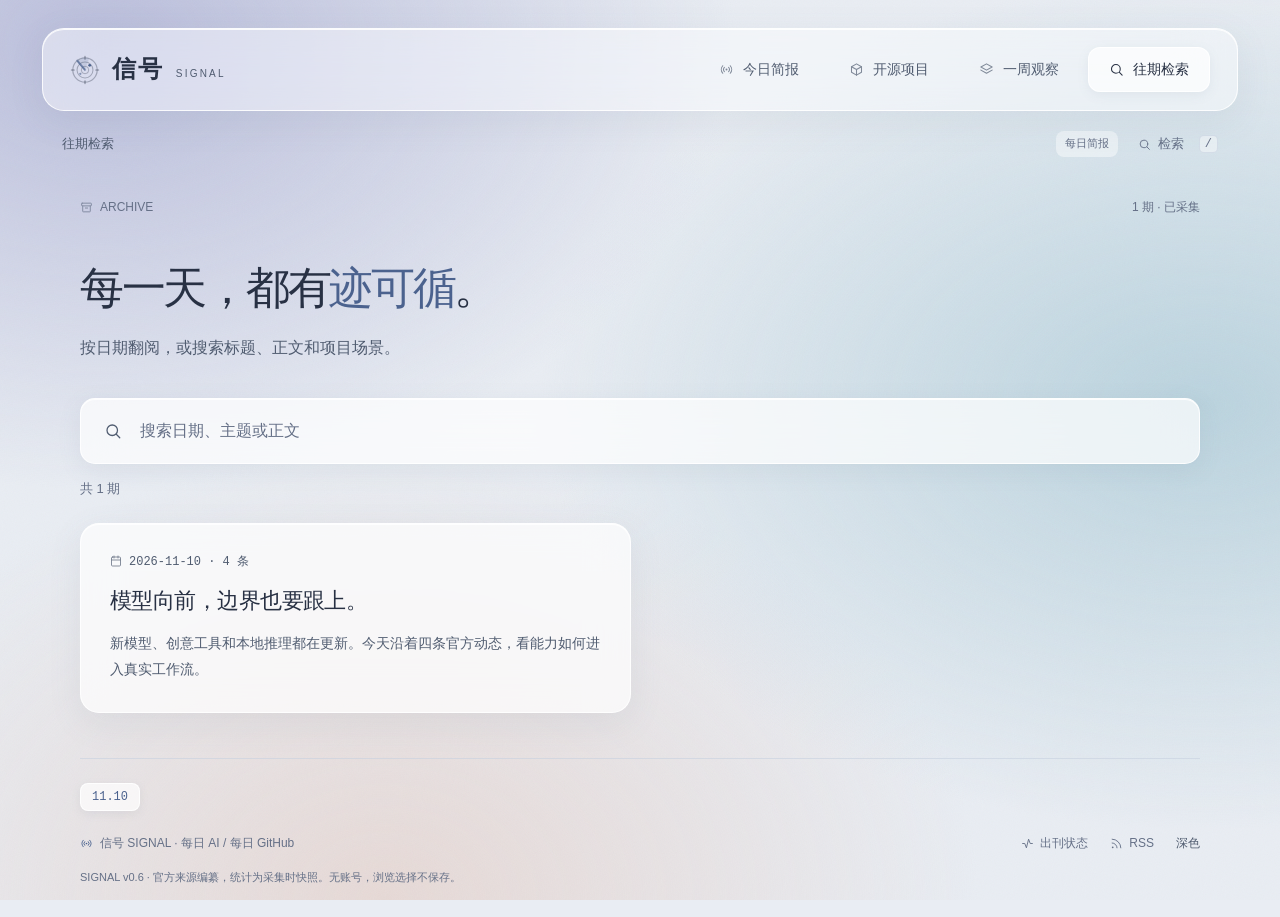
==== commit 95d5ecd4: "feat(prototype): 补齐图标覆盖并修复项目页交互失效 图标以 currentColor mask 体系铺满刊期 stamp、筛选、空态、来源与翻页等区块， 替换重复的文字箭头；补上生成器" ====
--- a/prototype/archive.html
+++ b/prototype/archive.html
@@ -1,9 +1,9 @@
 <!doctype html>
-<html lang="zh-CN"><head><meta charset="utf-8"><meta name="viewport" content="width=device-width, initial-scale=1"><meta name="color-scheme" content="light dark"><meta name="description" content="每日 AI 与 GitHub 动态，附官方来源、事实与边界。"><title>往期 · 信号 SIGNAL</title><link rel="icon" href="assets/favicon.svg" type="image/svg+xml"><link rel="stylesheet" href="tokens.css?v=b44cd26317"><link rel="stylesheet" href="style.css?v=b44cd26317"><script src="app.js?v=b44cd26317" defer></script></head>
-<body data-view="archive" data-date="2026-11-10" data-prefix=""><a class="skip" href="#main">跳到正文</a><div class="shell"><header class="top"><a class="brand" href="index.html"><span class="brand-symbol" aria-hidden="true"><i></i><i></i><i></i></span><span class="brand-name">信号<small>SIGNAL</small></span></a><p class="brand-note">把变化读明白。</p><nav class="nav" aria-label="主导航"><a href="index.html" ><span class="nav-number">01</span>今日简报<span class="nav-arrow" aria-hidden="true">↗</span></a><a href="projects.html" ><span class="nav-number">02</span>开源项目<span class="nav-arrow" aria-hidden="true">↗</span></a><a href="week.html" ><span class="nav-number">03</span>一周观察<span class="nav-arrow" aria-hidden="true">↗</span></a><a href="archive.html" aria-current="page"><span class="nav-number">04</span>往期检索<span class="nav-arrow" aria-hidden="true">↗</span></a></nav><div class="rail-bottom"><span>每日 AI / GitHub</span><a href="status.html">出刊状态 <span aria-hidden="true">↗</span></a><p>独立阅读 · 无账号</p><span class="rail-edition">VOL. 001 / 2026</span></div></header><div class="workspace"><div class="workspace-top"><span>往期检索</span><div><span class="demo-label">每日简报</span><a href="archive.html?search=1" aria-label="搜索往期">检索 <kbd>/</kbd></a></div></div>
+<html lang="zh-CN"><head><meta charset="utf-8"><meta name="viewport" content="width=device-width, initial-scale=1"><meta name="color-scheme" content="light dark"><meta name="description" content="每日 AI 与 GitHub 动态，附官方来源、事实与边界。"><title>往期 · 信号 SIGNAL</title><link rel="icon" href="assets/favicon.svg" type="image/svg+xml"><link rel="stylesheet" href="tokens.css?v=c86bce5145"><link rel="stylesheet" href="style.css?v=c86bce5145"><script src="app.js?v=c86bce5145" defer></script></head>
+<body data-view="archive" data-date="2026-11-10" data-prefix=""><a class="skip" href="#main">跳到正文</a><div class="shell"><header class="top"><a class="brand" href="index.html"><span class="brand-symbol" aria-hidden="true"><svg viewBox="0 0 32 32" fill="none"><circle class="radar-ring" cx="16" cy="16" r="13" stroke-width="1.3"/><circle class="radar-ring" cx="16" cy="16" r="8.5" stroke-width="1.1"/><circle class="radar-ring" cx="16" cy="16" r="4" stroke-width="1"/><path class="radar-tick" d="M16 1.5v3M16 27.5v3M1.5 16h3M27.5 16h3" stroke-width="1.2" stroke-linecap="round"/><g class="radar-sweep"><path d="M16 16 L16 3 A13 13 0 0 1 27.3 9.5 Z"/><line x1="16" y1="16" x2="16" y2="3"/></g><circle class="radar-blip" cx="21" cy="11" r="1.5"/><circle class="radar-blip" cx="11" cy="20" r="1.2" opacity=".6"/></svg></span><span class="brand-name">信号<small>SIGNAL</small></span></a><p class="brand-note">把变化读明白。</p><nav class="nav" aria-label="主导航"><a href="index.html" ><span class="nav-number">01</span>今日简报<span class="nav-arrow" aria-hidden="true">↗</span></a><a href="projects.html" ><span class="nav-number">02</span>开源项目<span class="nav-arrow" aria-hidden="true">↗</span></a><a href="week.html" ><span class="nav-number">03</span>一周观察<span class="nav-arrow" aria-hidden="true">↗</span></a><a href="archive.html" aria-current="page"><span class="nav-number">04</span>往期检索<span class="nav-arrow" aria-hidden="true">↗</span></a></nav><div class="rail-bottom"><span>每日 AI / GitHub</span><a href="status.html">出刊状态 <span aria-hidden="true">↗</span></a><p>独立阅读 · 无账号</p><span class="rail-edition">VOL. 001 / 2026</span></div></header><div class="workspace"><div class="workspace-top"><span>往期检索</span><div><span class="demo-label">每日简报</span><a href="archive.html?search=1" aria-label="搜索往期">检索 <kbd>/</kbd></a></div></div>
 <main id="main" class="reading"><div class="edition"><span>ARCHIVE</span><span>1 期 · 已采集</span></div><section class="hero"><h1>每一天，都有<mark>迹可循</mark>。</h1><p class="intro">按日期翻阅，或搜索标题、正文和项目场景。</p></section><div class="archive-search js-only"><label for="search" hidden>搜索往期全文</label><input id="search" type="search" placeholder="搜索日期、主题或正文" aria-label="搜索往期全文" autocomplete="off"><button data-action="clear-search" hidden>清空</button></div><p class="fine" id="search-status" role="status">共 1 期</p><div class="archive-results" id="archive-results"><section class="archive-issue" data-issue data-search="2026-11-10 模型向前，边界也要跟上。 新模型、创意工具和本地推理都在更新。今天沿着四条官方动态，看能力如何进入真实工作流。"><p class="issue-date">2026-11-10 · 4 条</p><h2><a href="d/2026-11-10.html">模型向前，边界也要跟上。</a></h2><p class="issue-summary">新模型、创意工具和本地推理都在更新。今天沿着四条官方动态，看能力如何进入真实工作流。</p><div class="archive-hit" data-search="Fable 与 Mythos 5.2 发布：同一底座，不同开放边界 Anthropic 更新面向复杂技术任务的模型，并区分通用访问与需审核的专业访问。 值得关注的是能力与访问策略同步分层；评估接入时，除了看模型表现，还要确认任务是否符合开放范围。 Anthropic 发布 Claude Fable 5.2 与 Claude Mythos 5.2。 官方发布日期为 11 月 9 日；Fable 5.2 与 Mythos 5.2 使用同一底层模型。 Fable 加入网络安全与生物领域防滥用措施；Mythos 需通过相关验证计划申请访问。 厂商将两者定位于编码、推理、视觉等复杂技术工作。 为复杂代码库任务做小规模对照测试。 研究专业模型的访问资格与安全边界。 性能提升与工程案例来自厂商自测，本站未复跑；专业访问需审批，不代表所有账户立即可用。 [{&quot;id&quot;: &quot;anthropic-52&quot;, &quot;url&quot;: &quot;https://www.anthropic.com/claude-fable-and-mythos-5-2&quot;, &quot;title&quot;: &quot;Claude Fable 5.2 and Mythos 5.2&quot;, &quot;publisher&quot;: &quot;Anthropic&quot;, &quot;publishedAt&quot;: &quot;2026-11-09&quot;, &quot;publishedPrecision&quot;: &quot;day&quot;, &quot;checkedAt&quot;: &quot;2026-11-10T09:02:13Z&quot;, &quot;verification&quot;: &quot;web-search-fulltext&quot;}]"><a href="d/2026-11-10.html#item-0">Fable 与 Mythos 5.2 发布：同一底座，不同开放边界</a><p data-snippet>Anthropic 更新面向复杂技术任务的模型，并区分通用访问与需审核的专业访问。</p></div><div class="archive-hit" data-search="Adobe 与迪士尼结盟：生成式 AI 进入内部创意流程 双方宣布多年合作，围绕迪士尼资产定制模型，并向创意团队提供 Adobe 工具与工程支持。 观察重点是模型如何嵌入有版权边界的生产流程；“能生成图”正在变成内部工具、专有资产与人员协作的组合。 Adobe 与 The Walt Disney Company 宣布多年战略合作。 公告于 11 月 9 日发布，合作涉及 Firefly、Firefly Foundry、Premiere 与 Photoshop。 公告描述了手绘草图转概念图，以及生成符合品牌风格素材的定制模型。 StudioLAB 与 ESPN Edge 参与探索创意工作流和体育叙事。 大型内容团队评估私有资产上的定制生成流程。 创意部门梳理从概念草图到素材审查的协作环节。 这是合作公告和厂商展示，不是对外开放的迪士尼模型服务；商用安全表述来自公告，本站未独立审核训练授权与产出。 [{&quot;id&quot;: &quot;adobe-disney&quot;, &quot;url&quot;: &quot;https://news.adobe.com/news/2026/11/adobe-and-the-walt-disney-company-alliance&quot;, &quot;title&quot;: &quot;Adobe and The Walt Disney Company Announce Multi-Year Strategic Alliance&quot;, &quot;publisher&quot;: &quot;Adobe&quot;, &quot;publishedAt&quot;: &quot;2026-11-09&quot;, &quot;publishedPrecision&quot;: &quot;day&quot;, &quot;checkedAt&quot;: &quot;2026-11-10T09:02:13Z&quot;, &quot;verification&quot;: &quot;http-fulltext&quot;}]"><a href="d/2026-11-10.html#item-1">Adobe 与迪士尼结盟：生成式 AI 进入内部创意流程</a><p data-snippet>双方宣布多年合作，围绕迪士尼资产定制模型，并向创意团队提供 Adobe 工具与工程支持。</p></div><div class="archive-hit" data-search="Claude Code v2.1.321：先看权限和 OAuth 修复 这次更新除了接入新模型，还修复 MCP OAuth 重定向与多种文件写入权限判断问题。 编码 Agent 的交付依赖工具权限。模型升级之外，凭据流向和文件边界同样影响团队能否放心使用。 anthropics/claude-code 发布 v2.1.321。 GitHub release 发布时间为 11 月 10 日 03:22（北京时间）。 更新说明列出 MCP OAuth 重定向向其他主机发送敏感信息的问题修复。 更新说明还列出只读 Bash 越过沙箱提示、目录写入权限与 cp/mv 目标文件规则的修复。 使用 MCP OAuth 的团队检查版本并测试登录流程。 维护 Agent 权限规则的团队回归沙箱与文件写入提示。 上述为维护者发布说明；本站未复现漏洞或验证修复效果，不推断 CVE 编号与受影响版本范围。 [{&quot;id&quot;: &quot;claude-21321&quot;, &quot;url&quot;: &quot;https://github.com/anthropics/claude-code/releases/tag/v2.1.321&quot;, &quot;title&quot;: &quot;Claude Code v2.1.321&quot;, &quot;publisher&quot;: &quot;anthropics/claude-code&quot;, &quot;publishedAt&quot;: &quot;2026-11-09T19:22:30Z&quot;, &quot;publishedPrecision&quot;: &quot;second&quot;, &quot;checkedAt&quot;: &quot;2026-11-10T09:02:13Z&quot;, &quot;verification&quot;: &quot;github-api&quot;}]"><a href="d/2026-11-10.html#item-2">Claude Code v2.1.321：先看权限和 OAuth 修复</a><p data-snippet>这次更新除了接入新模型，还修复 MCP OAuth 重定向与多种文件写入权限判断问题。</p></div><div class="archive-hit" data-search="llama.cpp b12244：Intel 推理构建链继续更新 这一版更新 CI 中的 Intel 相关依赖；使用该后端的团队可据此检查构建兼容性。 本地推理不只取决于模型文件，也取决于硬件后端和构建环境。依赖更新值得记录，但不能直接换算成性能提升。 ggml-org/llama.cpp 发布 b12244。 GitHub release 发布时间为 11 月 10 日 15:25（北京时间）。 发布说明对应 PR #31540，更新 oneAPI 2026.2、oneDNN 2026.1 与 Level Zero SDK 1.34.0。 release 同时提供多个系统与硬件后端的构建产物。 在 Intel 环境中核对自有构建链与依赖版本。 为本地推理升级准备加载模型和最小推理回归。 这是构建依赖更新，不能推导吞吐、质量或延迟提升；本站未运行二进制或做硬件实测。 [{&quot;id&quot;: &quot;llama-b12244&quot;, &quot;url&quot;: &quot;https://github.com/ggml-org/llama.cpp/releases/tag/b12244&quot;, &quot;title&quot;: &quot;llama.cpp b12244&quot;, &quot;publisher&quot;: &quot;ggml-org/llama.cpp&quot;, &quot;publishedAt&quot;: &quot;2026-11-10T07:25:25Z&quot;, &quot;publishedPrecision&quot;: &quot;second&quot;, &quot;checkedAt&quot;: &quot;2026-11-10T09:02:13Z&quot;, &quot;verification&quot;: &quot;github-api&quot;}]"><a href="d/2026-11-10.html#item-3">llama.cpp b12244：Intel 推理构建链继续更新</a><p data-snippet>这一版更新 CI 中的 Intel 相关依赖；使用该后端的团队可据此检查构建兼容性。</p></div></section></div><div class="empty" id="search-empty" hidden><h2>没有找到相关内容</h2><p>试试“Agent”“推理”，或直接输入日期。</p><button data-action="clear-search">清空搜索，查看全部刊期</button></div></main><footer class="foot reading"><div class="period-list" aria-label="刊期"><a href="d/2026-11-10.html" aria-current=date>11.10</a></div>
     <div class="foot-top"><span>信号 SIGNAL · 每日 AI / 每日 GitHub</span><div class="foot-links"><a href="status.html">出刊状态</a><a href="feed.xml">RSS</a><button class="js-only inline" data-action="theme" aria-label="切换深浅主题">切换主题</button></div></div>
     <p class="disclaimer">SIGNAL v0.6 · 官方来源编纂，统计为采集时快照。无账号，浏览选择不保存。</p></footer></div></div><dialog id="share-dialog" aria-labelledby="share-title"><div class="dialog-head"><h2 id="share-title">带走这一期</h2><button data-action="close-share" aria-label="关闭分享预览">关闭</button></div>
     <div class="dialog-body"><p class="dialog-help">选择要带走的内容，生成图片或复制文字。仅本次浏览有效。</p><div class="share-layout"><fieldset class="share-options" id="share-options"><legend>选择内容</legend></fieldset><figure class="share-preview"><canvas id="share-canvas" aria-label="所选内容分享图片"></canvas><figcaption>本期内容 · 本地生成</figcaption></figure></div>
     <p class="dialog-feedback" id="share-feedback" role="status"></p><textarea id="copy-fallback" class="copy-fallback" aria-label="可手动复制的分享文字" hidden readonly></textarea>
-    <div class="dialog-actions"><button data-action="download">下载 PNG</button><button data-action="copy">复制文字</button></div></div></dialog><div class="toast" id="toast" role="status" hidden></div><script type="application/json" id="prototype-data">{"issue": null, "dates": ["2026-11-10"], "colors": {"light": {"background": "#e9edf3", "text": "#283144", "secondary": "#505c70", "muted": "#657087", "accent": "#4b628e", "highlight": "#dfe7f39c", "alternate": "#eef2f8", "line": "#c6d0df99", "backdrop": "#26324e66", "surface": "#f8faff", "rail": "#ffffff66", "railText": "#283144", "railMuted": "#62708a", "railActive": "#ffffffa8"}, "dark": {"background": "#151c2c", "text": "#e6ebf5", "secondary": "#c0cadb", "muted": "#a5b2c8", "accent": "#b7c9ed", "highlight": "#34435eaa", "alternate": "#283449", "line": "#7a8da047", "backdrop": "#080d1b88", "surface": "#253149", "rail": "#26314888", "railText": "#e6ebf5", "railMuted": "#aab7cc", "railActive": "#8196bc33"}}}</script></body></html>+    <div class="dialog-actions"><button data-action="download">下载 PNG</button><button data-action="copy">复制文字</button></div></div></dialog><div class="toast" id="toast" role="status" hidden></div><script type="application/json" id="prototype-data">{"issue": null, "dates": ["2026-11-10"], "colors": {"light": {"background": "#e9edf3", "text": "#283144", "secondary": "#505c70", "muted": "#657087", "accent": "#4b628e", "highlight": "#dfe7f39c", "alternate": "#eef2f8", "line": "#c6d0df99", "backdrop": "#26324e66", "surface": "#f8faff", "rail": "#ffffff66", "railText": "#283144", "railMuted": "#62708a", "railActive": "#ffffffa8"}, "dark": {"background": "#151c2c", "text": "#e6ebf5", "secondary": "#c0cadb", "muted": "#a5b2c8", "accent": "#b7c9ed", "highlight": "#34435eaa", "alternate": "#283449", "line": "#7a8da047", "backdrop": "#080d1b88", "surface": "#253149", "rail": "#26314888", "railText": "#e6ebf5", "railMuted": "#aab7cc", "railActive": "#8196bc33"}}, "decisionOrder": null}</script></body></html>
--- a/prototype/style.css
+++ b/prototype/style.css
@@ -4,13 +4,13 @@
 /* Lead story */
 .hero{padding:22px 0 32px}h1{font-size:var(--hero);line-height:1.32;font-weight:750;letter-spacing:-.045em;margin:0 0 17px;text-wrap:balance}h1 mark{background:none;color:var(--accent);padding:0}.intro{margin:0;color:var(--secondary);font-size:var(--body);max-width:640px;line-height:1.8}.feature{display:grid;grid-template-columns:minmax(0,1.25fr) minmax(0,1fr);background:var(--surface);padding:0;overflow:hidden;border-radius:7px;margin-bottom:30px;min-height:310px}.feature-copy{padding:28px 30px 28px;display:flex;flex-direction:column;justify-content:center}.feature-label{font-size:12px;font-weight:600;color:var(--accent);margin-bottom:16px;display:flex;align-items:center;gap:8px}.feature-label:before{content:"";width:15px;height:2px;background:var(--accent)}.feature h1 mark{white-space:nowrap}.feature h1{font-size:38px;max-width:470px;line-height:1.3;text-wrap:pretty}.feature .intro{font-size:14px;line-height:1.9}.hero-meta{display:flex;align-items:center;gap:18px;margin-top:26px;font-size:12px;color:var(--muted);flex-wrap:wrap}.primary-link{display:inline-flex;align-items:center;gap:25px;background:var(--accent);color:var(--surface);padding:8px 16px;font-size:13px;font-weight:600;border-radius:3px}.primary-link:hover{color:var(--surface);filter:brightness(.9)}.feature-art{margin:0;position:relative;min-width:0;display:flex;align-items:center;justify-content:center;background:var(--art-bg);overflow:hidden}.feature-art picture{display:block;width:100%;height:100%}.feature-art img{width:100%;height:100%;object-fit:contain;min-height:310px;display:block}.feature-art figcaption{position:absolute;width:1px;height:1px;overflow:hidden;clip-path:inset(50%)}
 /* Edition body */
-.daily-grid{display:grid;grid-template-columns:minmax(0,1fr) 248px;gap:28px;align-items:start}.daily-reading{min-width:0}.toolbar{display:flex;align-items:center;justify-content:space-between;gap:14px;margin:0 0 18px}.toolbar .label{font-size:18px;margin:0;font-weight:700;display:flex;align-items:baseline;gap:10px}.toolbar .label span{font:12px ui-monospace,monospace;color:var(--muted);font-weight:400}.tools{display:flex;gap:15px}.tools button{font-size:12px;color:var(--accent)}.item{background:var(--surface);padding:24px 26px;border-radius:6px;margin-bottom:16px;scroll-margin-top:24px}.item-meta{display:flex;gap:10px;align-items:center;margin:0 0 13px;font-size:12px;color:var(--muted);letter-spacing:.02em}.number{font-family:ui-monospace,monospace;color:var(--accent);font-weight:600}.item h2{font-size:21px;line-height:1.5;letter-spacing:-.025em;margin:0 0 14px;font-weight:700;text-wrap:pretty}.verdict{margin:0 0 12px;font-size:16px;line-height:1.85}.why{color:var(--secondary);font-size:16px;line-height:1.85;margin:0}.item-actions{display:flex;gap:20px;align-items:center;border-top:1px solid var(--line);padding-top:14px;margin-top:17px;font-size:12px;color:var(--muted)}.take{font-size:12px}.take:before{content:"＋";margin-right:6px}.take[aria-pressed=true]{color:var(--accent)}.take[aria-pressed=true]:before{content:"✓"}.item-actions>a{margin-left:auto}.issue-aside{padding-top:2px;position:sticky;top:24px}.aside-heading{display:flex;justify-content:space-between;align-items:center;margin-bottom:16px}.aside-heading h2{font-size:14px;margin:0;font-weight:700}.aside-heading>span{font-size:9px;letter-spacing:.1em;color:var(--muted)}.aside-heading>a{font-size:12px;color:var(--accent)}.toc{padding-bottom:24px}.toc>a{display:flex;align-items:baseline;gap:12px;margin-bottom:14px;font-size:13px;line-height:1.65}.toc>a>span{font:11px ui-monospace,monospace;color:var(--muted)}.toc strong{font-weight:450}.aside-projects{border-top:1px solid var(--line);padding-top:23px}.project.teaser{padding:14px 0 16px;margin:0;border-bottom:1px solid var(--line);background:none;border-radius:0}.project.teaser h3{font-size:14px;margin:0 0 7px;font-weight:650;overflow-wrap:anywhere}.project.teaser p{font-size:13px;line-height:1.75;margin:0;color:var(--secondary)}.project-ref{font-size:11px;margin-top:9px;display:inline-block;color:var(--accent)}.previous-edition{display:flex;flex-direction:column;gap:5px;margin-top:25px;padding:18px;background:var(--hl);border-radius:4px;font-size:12px;color:var(--muted)}.previous-edition strong{font-size:14px;font-weight:600;color:var(--accent)}
+.daily-grid{display:grid;grid-template-columns:minmax(0,1fr) 248px;gap:28px;align-items:start}.daily-reading{min-width:0}.toolbar{display:flex;align-items:center;justify-content:space-between;gap:14px;margin:0 0 18px}.toolbar .label{font-size:18px;margin:0;font-weight:700;display:flex;align-items:baseline;gap:10px}.toolbar .label span{font:12px ui-monospace,monospace;color:var(--muted);font-weight:400}.tools{display:flex;gap:15px}.tools button{font-size:12px;color:var(--accent)}.item{background:var(--surface);padding:24px 26px;border-radius:6px;margin-bottom:16px;scroll-margin-top:24px}.item-meta{display:flex;gap:10px;align-items:center;margin:0 0 13px;font-size:12px;color:var(--muted);letter-spacing:.02em}.number{font-family:ui-monospace,monospace;color:var(--accent);font-weight:600}.item h2{font-size:21px;line-height:1.5;letter-spacing:-.025em;margin:0 0 14px;font-weight:700;text-wrap:pretty}.verdict{margin:0 0 12px;font-size:16px;line-height:1.85}.why{color:var(--secondary);font-size:16px;line-height:1.85;margin:0}.item-actions{display:flex;gap:20px;align-items:center;border-top:1px solid var(--line);padding-top:14px;margin-top:17px;font-size:12px;color:var(--muted)}.take{font-size:12px}.take[aria-pressed=true]{color:var(--accent)}.item-actions>a{margin-left:auto}.issue-aside{padding-top:2px;position:sticky;top:24px}.aside-heading{display:flex;justify-content:space-between;align-items:center;margin-bottom:16px}.aside-heading h2{font-size:14px;margin:0;font-weight:700}.aside-heading>span{font-size:9px;letter-spacing:.1em;color:var(--muted)}.aside-heading>a{font-size:12px;color:var(--accent)}.toc{padding-bottom:24px}.toc>a{display:flex;align-items:baseline;gap:12px;margin-bottom:14px;font-size:13px;line-height:1.65}.toc>a>span{font:11px ui-monospace,monospace;color:var(--muted)}.toc strong{font-weight:450}.aside-projects{border-top:1px solid var(--line);padding-top:23px}.project.teaser{padding:14px 0 16px;margin:0;border-bottom:1px solid var(--line);background:none;border-radius:0}.project.teaser h3{font-size:14px;margin:0 0 7px;font-weight:650;overflow-wrap:anywhere}.project.teaser p{font-size:13px;line-height:1.75;margin:0;color:var(--secondary)}.project-ref{font-size:11px;margin-top:9px;display:inline-block;color:var(--accent)}.previous-edition{display:flex;flex-direction:column;gap:5px;margin-top:25px;padding:18px;background:var(--hl);border-radius:4px;font-size:12px;color:var(--muted)}.previous-edition strong{font-size:14px;font-weight:600;color:var(--accent)}
 /* Evidence remains native HTML */
-details.evidence{margin-top:17px;color:var(--secondary)}details>summary{list-style:none;font-size:13px;color:var(--accent);cursor:pointer;width:fit-content}details>summary::-webkit-details-marker{display:none}details>summary:after{content:" ＋";margin-left:4px}details[open]>summary:after{content:" −"}.evidence-body{padding:20px 0 2px}.evidence-body h3{font-size:13px;color:var(--ink);margin:22px 0 7px;font-weight:650}.evidence-body h3:first-child{margin-top:0}.evidence-body p,.evidence-body ul{font-size:16px;margin:0 0 10px}.evidence-body ul{padding-left:20px}.source-links{display:flex;gap:15px;flex-wrap:wrap;font-size:13px}.source-links a,.text-link{color:var(--accent);text-decoration:underline;text-underline-offset:4px}.fine{font-size:var(--meta);line-height:1.8;color:var(--muted)}
+details.evidence{margin-top:17px;color:var(--secondary)}details>summary{list-style:none;font-size:13px;color:var(--accent);cursor:pointer;width:fit-content}details>summary::-webkit-details-marker{display:none}.evidence-body{padding:20px 0 2px}.evidence-body h3{font-size:13px;color:var(--ink);margin:22px 0 7px;font-weight:650}.evidence-body h3:first-child{margin-top:0}.evidence-body p,.evidence-body ul{font-size:16px;margin:0 0 10px}.evidence-body ul{padding-left:20px}.source-links{display:flex;gap:15px;flex-wrap:wrap;font-size:13px}.source-links a,.text-link{color:var(--accent);text-decoration:underline;text-underline-offset:4px}.fine{font-size:var(--meta);line-height:1.8;color:var(--muted)}
 /* Projects */
 .section{margin-top:var(--section-gap)}.section-head{display:flex;justify-content:space-between;align-items:baseline;gap:20px;margin-bottom:20px}.section-head h2{font-size:22px;margin:0;font-weight:700}.section-head a{font-size:13px;color:var(--accent)}.project-filters{display:flex;align-items:center;justify-content:space-between;gap:20px;padding:14px 0 22px}.filters{display:flex;align-items:center;gap:10px;flex-wrap:wrap}.filters button{padding:6px 16px;font-size:13px;border-radius:4px;color:var(--muted)}.filters button[aria-pressed=true]{background:var(--ink);color:var(--surface)}.filters .fine{margin-left:8px;font-size:12px}.select-wrap{font-size:13px;color:var(--secondary);display:flex;align-items:center;gap:10px}select{font-size:13px;background:var(--surface);border:1px solid var(--line);padding:8px 12px;border-radius:4px;max-width:170px}#project-list{display:grid;grid-template-columns:repeat(2,minmax(0,1fr));gap:20px;align-items:start}.project{background:var(--surface);padding:26px;border-radius:6px;scroll-margin-top:24px}.project-identity{display:flex;gap:14px;align-items:center;margin-bottom:20px}.repo-monogram{display:flex;align-items:center;justify-content:center;flex-shrink:0;width:43px;height:43px;border-radius:6px;background:var(--hl);color:var(--accent);font-size:15px;font-weight:750;letter-spacing:-.06em}.repo-owner{font-size:11px;color:var(--muted)}.project h2{font-size:21px;line-height:1.35;letter-spacing:-.025em;margin:1px 0 0;font-weight:700;overflow-wrap:anywhere}.project .oneline{font-size:16px;margin:0 0 13px;font-weight:550}.project .problem{color:var(--secondary);font-size:16px;margin:0;line-height:1.8}.metadata{display:flex;gap:8px 14px;flex-wrap:wrap;font-size:12px;margin-top:20px;color:var(--muted)}.metadata a{color:var(--accent)}.metadata .growth{font-variant-numeric:tabular-nums}.project>.evidence{padding-top:14px;border-top:1px solid var(--line)}.project>.evidence summary{font-size:12px}.empty{padding:35px;background:var(--surface);border-radius:6px}.empty h2{font-size:22px;margin:0 0 8px}.empty p{color:var(--secondary);margin:0 0 16px}.empty button{color:var(--accent);font-size:14px}
 /* Archive and seven-day view */
-.archive-search{display:flex;align-items:center;gap:18px;background:var(--surface);border:1px solid var(--line);padding:14px 20px;border-radius:5px;margin:0 0 12px}.archive-search:before{content:"⌕";color:var(--accent);font-size:24px;line-height:1}.archive-search input{background:none;border:0;width:100%;min-width:0;font-size:16px;padding:3px 0}.archive-search button{font-size:13px;color:var(--accent);white-space:nowrap}.archive-search input::placeholder{color:var(--muted)}.archive-results{display:grid;grid-template-columns:repeat(2,minmax(0,1fr));gap:18px;margin-top:22px;align-items:start}.archive-issue{background:var(--surface);padding:25px;border-radius:6px}.issue-date{font:12px ui-monospace,monospace;color:var(--accent);margin:0 0 14px}.archive-issue h2{font-size:21px;line-height:1.5;margin:0 0 13px;letter-spacing:-.025em}.issue-summary{font-size:14px;line-height:1.9;margin:0;color:var(--secondary)}.archive-hit{font-size:14px;border-top:1px solid var(--line);padding-top:13px;margin-top:13px}.archive-hit p{font-size:13px;color:var(--secondary);margin:6px 0 0}.archive-results:not(.searching) .archive-hit{display:none}.archive-results.searching .issue-summary{display:none}.week-grid{display:grid;grid-template-columns:repeat(3,minmax(0,1fr));gap:18px;align-items:start}.week-theme{background:var(--surface);border-radius:6px;padding:24px;border-top:3px solid var(--accent)}.week-theme h2{font-size:21px;margin:0 0 12px}.week-theme p{font-size:14px;color:var(--secondary);margin:0 0 18px}.week-theme ul{list-style:none;padding:0;margin:0}.week-theme li{padding-top:16px;font-size:14px;line-height:1.8}.week-theme time{display:block;font:11px ui-monospace,monospace;color:var(--accent);margin-bottom:5px}.week-theme .fine{margin:24px 0 0;font-size:12px}.week-grid~.section>.teaser{display:inline-block;width:32%;vertical-align:top;padding-right:22px;border:0}.period-list{display:flex;gap:10px;flex-wrap:wrap;font:12px ui-monospace,monospace}.period-list a{padding:6px 10px;border-radius:3px;background:var(--surface)}.period-list a[aria-current=date]{color:var(--accent);background:var(--hl)}
+.archive-search{display:flex;align-items:center;gap:18px;background:var(--surface);border:1px solid var(--line);padding:14px 20px;border-radius:5px;margin:0 0 12px}.archive-search input{background:none;border:0;width:100%;min-width:0;font-size:16px;padding:3px 0}.archive-search button{font-size:13px;color:var(--accent);white-space:nowrap}.archive-search input::placeholder{color:var(--muted)}.archive-results{display:grid;grid-template-columns:repeat(2,minmax(0,1fr));gap:18px;margin-top:22px;align-items:start}.archive-issue{background:var(--surface);padding:25px;border-radius:6px}.issue-date{font:12px ui-monospace,monospace;color:var(--accent);margin:0 0 14px}.archive-issue h2{font-size:21px;line-height:1.5;margin:0 0 13px;letter-spacing:-.025em}.issue-summary{font-size:14px;line-height:1.9;margin:0;color:var(--secondary)}.archive-hit{font-size:14px;border-top:1px solid var(--line);padding-top:13px;margin-top:13px}.archive-hit p{font-size:13px;color:var(--secondary);margin:6px 0 0}.archive-results:not(.searching) .archive-hit{display:none}.archive-results.searching .issue-summary{display:none}.week-grid{display:grid;grid-template-columns:repeat(3,minmax(0,1fr));gap:18px;align-items:start}.week-theme{background:var(--surface);border-radius:6px;padding:24px;border-top:3px solid var(--accent)}.week-theme h2{font-size:21px;margin:0 0 12px}.week-theme p{font-size:14px;color:var(--secondary);margin:0 0 18px}.week-theme ul{list-style:none;padding:0;margin:0}.week-theme li{padding-top:16px;font-size:14px;line-height:1.8}.week-theme time{display:block;font:11px ui-monospace,monospace;color:var(--accent);margin-bottom:5px}.week-theme .fine{margin:24px 0 0;font-size:12px}.week-grid~.section>.teaser{display:inline-block;width:32%;vertical-align:top;padding-right:22px;border:0}.period-list{display:flex;gap:10px;flex-wrap:wrap;font:12px ui-monospace,monospace}.period-list a{padding:6px 10px;border-radius:3px;background:var(--surface)}.period-list a[aria-current=date]{color:var(--accent);background:var(--hl)}
 /* Utility pages and footer */
 .closing{margin-top:35px;padding:28px 30px;background:var(--hl);border-radius:6px;display:flex;align-items:center;justify-content:space-between;gap:16px;flex-wrap:wrap}.closing h2{font-size:21px;letter-spacing:-.02em;margin:0 0 8px}.closing p{font-size:14px;color:var(--secondary);margin:0}.closing .links{display:flex;gap:18px;flex-wrap:wrap;font-size:13px;color:var(--accent)}.closing>.fine{width:100%;font-size:12px;color:var(--muted)}.pager{display:flex;justify-content:space-between;gap:20px;font-size:13px;margin-top:25px;color:var(--secondary)}.foot{margin:45px auto 0;padding:24px 0 30px;border-top:1px solid var(--line);color:var(--muted);font-size:12px}.foot-top{display:flex;justify-content:space-between;gap:20px;flex-wrap:wrap;margin-top:22px}.foot-links{display:flex;gap:22px;flex-wrap:wrap}.disclaimer{margin:13px 0 0;font-size:11px}.status-grid{display:grid;grid-template-columns:repeat(4,minmax(0,1fr));gap:16px}.status-grid>div{background:var(--surface);padding:22px;border-radius:5px}.status-grid dt{font-size:12px;color:var(--muted)}.status-grid dd{margin:9px 0 0;font-size:16px;font-weight:550}.chart{background:var(--surface);padding:25px;border-radius:6px;margin:0}.chart svg{width:100%;max-height:240px;height:auto;display:block}.chart text{font:13.5px -apple-system,sans-serif;fill:var(--muted)}.chart rect{fill:var(--line)}.chart rect.current{fill:var(--accent)}.chart figcaption{font-size:13px;margin-top:10px;color:var(--muted)}table{border-collapse:collapse;width:100%;font-size:13px;text-align:left}td,th{padding:8px 10px 8px 0;font-weight:400}
 /* Sharing */
@@ -42,3 +42,421 @@
 @media(max-width:900px){.shell{padding:20px 22px 0}.top{position:relative;flex-wrap:nowrap;gap:20px;padding:17px 20px}.brand-name{font-size:22px}.brand-name small{font-size:9px;margin-left:8px}.nav{gap:4px}.nav a{padding:8px 12px;font-size:13px}.workspace{padding:0 6px}.workspace-top{height:62px}.daily-grid{display:grid;grid-template-columns:1fr;gap:25px}.issue-aside{position:static;display:grid;grid-template-columns:1fr 1fr;gap:28px}.feature{grid-template-columns:1.15fr 1fr}.feature-copy{padding:28px}.feature h1{font-size:34px}.feature-art img{min-height:285px}.feature .intro{font-size:14px}.feature-label{margin-bottom:14px}}
 @media(max-width:640px){.shell{padding:14px 12px 0}.top{padding:17px 16px;gap:17px;border-radius:19px;flex-wrap:wrap}.brand{gap:8px}.brand-name{font-size:22px}.brand-name small{display:inline;margin-left:10px;font-size:9px}.brand-symbol{height:23px}.brand-symbol i:nth-child(2){height:23px}.brand-symbol i:nth-child(3){height:17px}.nav{width:100%;gap:3px;justify-content:space-between}.nav a{font-size:12px;padding:7px 10px;border-radius:9px}.workspace{padding:0 3px}.workspace-top{height:54px}.edition{padding:21px 2px 17px;font-size:11px}.edition time{font-size:13px}.edition time span{font-size:11px}.feature{display:flex;flex-direction:column;border-radius:23px;min-height:0;padding:0;margin-bottom:27px;overflow:hidden}.feature-copy{padding:25px 25px 8px}.feature-label{font-size:11px;letter-spacing:.06em;margin-bottom:14px}.feature h1{font-size:32px;font-weight:550;line-height:1.45;margin-bottom:15px}.feature .intro{font-size:14px;line-height:1.9}.hero-meta{margin-top:23px;gap:18px}.primary-link{padding:9px 17px;border-radius:10px;font-size:12px;gap:22px}.hero-meta>span{font-size:11px}.feature-art{min-height:0;height:100px;width:100%;margin:0}.feature-art picture{display:block}.feature-art img{min-height:0;height:100%;width:100%;object-fit:contain}.daily-grid{display:flex;flex-direction:column;gap:24px}.issue-aside{display:block}.toolbar{padding:0 3px;margin-bottom:17px}.toolbar .label{font-size:17px;font-weight:550}.tools button{font-size:11px}.item{padding:23px 22px;border-radius:18px;margin-bottom:16px}.item h2{font-size:20px;line-height:1.65;font-weight:600}.item-meta{font-size:11px}.why,.verdict{line-height:1.9}.item-actions{font-size:12px}.take{font-size:12px}.project:not(.teaser){padding:24px;border-radius:18px}.project .problem{font-size:16px}.repo-monogram{border-radius:12px}.project-filters{padding:2px 0 20px;gap:18px}.filters{gap:3px;padding:3px;border-radius:11px}.filters button{font-size:12px;padding:7px 15px}.filters .fine{font-size:10px;margin-left:3px;padding-right:9px}.select-wrap{font-size:12px}.aside-projects .project.teaser{background:var(--glass);border:1px solid var(--glass-edge);border-radius:15px;padding:19px;margin-bottom:12px}.closing{padding:25px 23px;border-radius:19px}.closing h2{font-size:19px;font-weight:550}.archive-search{padding:12px 17px;border-radius:13px}.archive-issue{padding:24px;border-radius:18px}.archive-issue h2{font-size:20px}.week-theme{padding:25px;border-radius:18px}.week-theme li{font-size:15px}.status-grid>div{padding:18px;border-radius:15px}.status-grid dd{font-size:14px}.chart{padding:17px;border-radius:18px}.period-list{gap:6px}.period-list a{padding:5px 8px;border-radius:7px}.foot{padding-top:22px}.dialog-head{padding:20px 22px 14px}.dialog-head h2{font-size:21px}.dialog-body{padding:20px 22px 8px}.dialog-actions{padding:15px 0}.dialog-actions button{padding:9px 17px}.share-layout{gap:25px}.share-preview{max-width:280px}.share-options label{font-size:14px}}
 @media print{body:before{display:none}.top,.workspace-top,.issue-aside{display:none}.shell{padding:0}.workspace{padding:0}.item,.feature{box-shadow:none;backdrop-filter:none;border:0;background:var(--surface)}}
+
+/* v0.7 — editorial project dossiers, single-snapshot bars and source tables.
+   Every colour and material below resolves through tokens.css; no new palette values. */
+.hero.result h1{font-size:var(--hero)}
+.hero.result .intro{max-width:720px}
+/* Hero and real-data chart share a row so the first dossier reaches the first screen. */
+.overview{display:grid;grid-template-columns:minmax(0,1fr) minmax(0,1.08fr);gap:26px;align-items:start;margin-bottom:6px}
+.overview .hero.result{padding:6px 0 0}
+.overview .lens{margin-top:22px}
+.overview .editorial-note{margin:22px 0 0}
+.overview-data{min-width:0}
+.overview .chart.glass{margin:0 0 14px;padding:22px 24px}
+.overview .data-detail{margin:0}
+.lens{display:flex;align-items:center;gap:9px;flex-wrap:wrap;margin-top:26px;font-size:12px;color:var(--secondary)}
+.lens>span{margin-right:8px;letter-spacing:.04em}
+.lens a{padding:7px 14px;border:1px solid var(--glass-edge);border-radius:11px;background:var(--glass);color:var(--ink);font-size:12px;box-shadow:inset 0 1px 0 var(--glass-edge)}
+.lens a:hover{border-color:var(--accent);color:var(--accent)}
+
+/* CSS bars keep label text at real pixel sizes at 390px, unlike a scaled SVG. */
+.chart.glass{margin:0 0 18px;padding:26px 28px}
+.bar-list{list-style:none;margin:0;padding:0;display:flex;flex-direction:column;gap:16px}
+.bar-row{display:grid;grid-template-columns:minmax(150px,190px) minmax(0,1fr) 68px;align-items:center;gap:16px;font-size:13px}
+.bar-name{color:var(--ink);overflow-wrap:anywhere;line-height:1.5}
+.bar-track{display:block;height:22px;border-radius:8px;background:var(--surface);border:1px solid var(--line);overflow:hidden}
+.bar-fill{display:block;height:100%;border-radius:7px;background:var(--accent)}
+.bar-value{text-align:right;color:var(--muted);font-variant-numeric:tabular-nums}
+.chart-foot{margin:20px 0 0;font-size:12px;line-height:1.8;color:var(--muted)}
+.chart.glass figcaption{margin-top:12px;font-size:12px;line-height:1.8;color:var(--muted)}
+
+/* Plain-text equivalents and the official README backend list. */
+.data-detail{margin:0 0 22px;padding:15px 22px;background:var(--glass);border:1px solid var(--glass-edge);border-radius:16px;box-shadow:inset 0 1px 0 var(--glass-edge)}
+.data-detail>summary{font-size:13px;color:var(--accent)}
+.data-detail .table-scroll{margin-top:16px}
+/* Closed <details> children still contribute min-content width in Chromium;
+   remove them from layout so wide tables cannot push the page sideways. */
+details:not([open])>.evidence-body,details:not([open])>.table-scroll{display:none}
+.table-scroll{overflow-x:auto;max-width:100%;min-width:0;-webkit-overflow-scrolling:touch}
+.data-table{border-collapse:collapse;width:100%;min-width:600px;font-size:13px;text-align:left;font-variant-numeric:tabular-nums}
+.data-table caption{text-align:left;padding:0 0 12px;font-size:12px;color:var(--muted)}
+.data-table th,.data-table td{padding:11px 18px 11px 0;border-bottom:1px solid var(--line);font-weight:400;white-space:nowrap;vertical-align:top}
+.data-table thead th{font-size:11px;letter-spacing:.05em;color:var(--muted);font-weight:550;border-bottom-color:var(--glass-edge)}
+.data-table tbody th{color:var(--ink);font-weight:550}
+.data-table tbody tr:last-child th,.data-table tbody tr:last-child td{border-bottom:0}
+.data-table.compact{min-width:340px}
+.data-table.compact th,.data-table.compact td{white-space:normal}
+
+.editorial-note{margin:0 0 20px;padding:11px 16px;border-left:2px solid var(--accent);border-radius:0 10px 10px 0;background:var(--glass);font-size:12px;line-height:1.8;color:var(--secondary)}
+
+/* One column: every card now carries a full dossier instead of two sentences. */
+#project-list{display:flex;flex-direction:column;gap:22px}
+#project-list>.project{min-width:0;max-width:100%}
+.project.profile{padding:30px 32px}
+.pf-head{display:flex;align-items:flex-start;justify-content:space-between;gap:18px;flex-wrap:wrap;margin-bottom:18px}
+.pf-head .project-identity{margin-bottom:0}
+.pf-head-side{display:flex;align-items:center;gap:14px;flex-wrap:wrap;font-size:12px}
+.release-tag{padding:5px 11px;border:1px solid var(--glass-edge);border-radius:9px;background:var(--glass);color:var(--muted);font-size:11px;white-space:nowrap}
+.release-tag.yes{color:var(--accent);border-color:var(--accent)}
+.pf-head-side a{color:var(--accent)}
+.profile>.oneline{margin:0 0 22px;font-size:17px;line-height:1.8;color:var(--ink)}
+.pf-block{margin:0 0 20px;min-width:0}
+.pf-block h3{margin:0 0 9px;font-size:12px;letter-spacing:.08em;font-weight:550;color:var(--accent)}
+.pf-block p{margin:0;font-size:15px;line-height:1.9;color:var(--secondary)}
+.pf-block ul{margin:0;padding-left:19px;font-size:15px;line-height:1.9;color:var(--secondary)}
+.pf-block li{margin-bottom:4px}
+.pf-block .caveat{margin-top:10px;font-size:13px;color:var(--muted)}
+.pf-cols{display:grid;grid-template-columns:repeat(2,minmax(0,1fr));gap:0 34px;border-top:1px solid var(--line);padding-top:20px}
+.pf-data{display:grid;grid-template-columns:repeat(4,minmax(0,1fr));gap:14px;margin:22px 0 0;padding:18px 20px;border:1px solid var(--glass-edge);border-radius:14px;background:var(--glass)}
+.pf-data>div{min-width:0}
+.pf-data span{display:block;margin-bottom:6px;font-size:11px;color:var(--muted)}
+.pf-data strong{font-size:17px;font-weight:550;font-variant-numeric:tabular-nums;overflow-wrap:anywhere}
+
+.pf-how{border-top:1px solid var(--line);padding-top:20px}
+.cmd-list{display:flex;flex-direction:column;gap:11px;margin:14px 0 12px}
+.cmd-row{min-width:0}
+.cmd-label{display:block;margin-bottom:5px;font-size:11px;color:var(--muted)}
+.cmd-row pre{margin:0;padding:12px 14px;border:1px solid var(--glass-edge);border-radius:10px;background:var(--bg);color:var(--ink);font:12.5px/1.75 ui-monospace,SFMono-Regular,Menlo,Consolas,monospace;white-space:pre;overflow-x:auto}
+.cmd-row code{font:inherit}
+.profile>.evidence{margin-top:22px;padding-top:18px;border-top:1px solid var(--line)}
+.profile .evidence-body .table-scroll{margin:12px 0 18px}
+.profile .evidence-body h3{margin-top:24px}
+
+@media(max-width:900px){.overview{grid-template-columns:1fr;gap:0}.overview .hero.result{padding:14px 0 12px}.overview .editorial-note{margin:18px 0 22px}.overview .chart.glass{margin-bottom:14px}.overview .data-detail{margin-bottom:20px}.project.profile{padding:26px}.pf-data{grid-template-columns:repeat(2,minmax(0,1fr))}.bar-row{grid-template-columns:minmax(130px,175px) minmax(0,1fr) 60px;gap:12px}}
+@media(max-width:640px){
+ .hero.result h1{font-size:29px}
+ .lens{margin-top:20px;gap:7px}.lens>span{width:100%;margin:0 0 4px}
+ .chart.glass{padding:19px 18px}
+ .bar-row{grid-template-columns:minmax(0,1fr) 62px;gap:8px 10px}
+ .bar-name{grid-column:1 / -1;font-size:12px}
+ .bar-track{height:16px}.bar-value{font-size:12px}
+ .data-detail{padding:13px 16px}.data-table{min-width:570px}
+ .project.profile{padding:22px 19px}
+ .pf-head{flex-direction:column;align-items:flex-start;gap:12px}
+ .pf-cols{grid-template-columns:1fr;gap:0}.pf-cols .pf-block:last-child{margin-bottom:0}
+ .pf-data{gap:12px;padding:15px}.pf-data strong{font-size:15px}
+ .cmd-row pre{font-size:12px}
+}
+@media(prefers-reduced-motion:no-preference){.bar-fill{transition:width .4s ease}}
+@media print{.data-detail,.pf-data{box-shadow:none;background:var(--surface)}.chart.glass,.project.profile{box-shadow:none;backdrop-filter:none;background:var(--surface)}}
+
+/* v0.7b — decision-first reading layer on the daily page. */
+.decision-band{margin:0 0 30px;padding:34px 38px;border:1px solid var(--glass-edge);border-radius:27px;background:linear-gradient(125deg,var(--glass-strong),var(--glass));box-shadow:inset 0 1px 0 var(--glass-edge),0 18px 60px var(--shadow);backdrop-filter:blur(24px) saturate(1.12);-webkit-backdrop-filter:blur(24px) saturate(1.12)}
+.decision-band .eyebrow{margin:0 0 14px;font-size:var(--meta);letter-spacing:.04em;color:var(--secondary)}
+.decision-band h1{font-size:var(--hero);font-weight:550;line-height:1.35;letter-spacing:-.055em;margin:0 0 16px;text-wrap:balance}
+.decision-band h1 mark{background:none;color:var(--accent)}
+.decision-band .intro{max-width:720px;margin:0;color:var(--secondary);font-size:15px;line-height:1.9}
+.decision-band .lens{margin-top:24px;padding-top:20px;border-top:1px solid var(--line)}
+.band-notes{margin-top:18px;padding-top:14px;border-top:1px solid var(--line)}
+.band-notes>summary{font-size:var(--meta);color:var(--secondary)}
+.band-notes p{margin:10px 0 0;font-size:var(--meta);line-height:1.8;color:var(--muted)}
+
+.decision-group{margin-bottom:30px}
+.group-head{display:flex;align-items:baseline;gap:12px;flex-wrap:wrap;margin:0 0 16px;padding:0 4px}
+.group-head h2{margin:0;font-size:var(--title);font-weight:550;letter-spacing:-.01em}
+.group-head span{font-size:var(--meta);color:var(--secondary)}
+.decision-item{border-left:3px solid var(--line)}
+#group-do .decision-item{border-left-color:var(--accent)}
+#group-note .decision-item{border-left-color:var(--secondary)}
+.decision-head{display:flex;align-items:center;gap:12px;flex-wrap:wrap;margin:0 0 14px}
+.decision-head .number{font:12px ui-monospace,monospace;color:var(--accent);font-weight:600}
+.level-tag{padding:3px 10px;border-radius:8px;background:var(--glass);border:1px solid var(--glass-edge);font-size:11px;font-weight:600;color:var(--accent);letter-spacing:.03em}
+.level-tag.subtle{color:var(--secondary);font-weight:450}
+.decision-head .item-meta{margin:0;font-size:11px;color:var(--muted)}
+.decision-item .action{margin:0 0 12px;font-size:var(--title);line-height:1.6;font-weight:550;text-wrap:pretty;color:var(--ink)}
+.decision-item .rel,.decision-item .skip-line{margin:0 0 8px;font-size:15px;line-height:1.85;color:var(--secondary)}
+.decision-item .k{display:inline-block;margin-right:10px;font-size:11px;font-weight:600;color:var(--secondary);letter-spacing:.03em}
+.decision-item .skip-line{color:var(--muted);font-size:13px}
+.decision-item h2{margin:18px 0 10px;padding-top:16px;border-top:1px solid var(--line);font-size:16px;font-weight:550;letter-spacing:-.01em;line-height:1.6}
+.decision-item .verdict,.decision-item .why{font-size:15px}
+
+@media(max-width:640px){
+ .decision-band{padding:24px 20px;border-radius:20px;margin-bottom:26px}
+ .decision-band h1{font-size:30px;line-height:1.4}
+ .decision-band .intro{font-size:14px}
+ .decision-group{margin-bottom:24px}
+ .decision-item{padding:22px 20px}
+ .decision-item .action{font-size:19px}
+ .decision-item h2{font-size:15px}
+ .group-head h2{font-size:18px}
+}
+@media print{.decision-band{box-shadow:none;backdrop-filter:none;background:var(--surface);border:0}.decision-item{border-left:0}}
+
+/* v0.8 — hand-drawn line-icon system + micro-interactions.
+   Icons are inline SVG masks tinted by currentColor, so they inherit every theme
+   and add no HTML weight or script. Motion is interaction-triggered or runs once;
+   nothing loops, and everything sits inside prefers-reduced-motion. */
+:root{
+ --i-signal:url("data:image/svg+xml,%3Csvg xmlns='http://www.w3.org/2000/svg' viewBox='0 0 24 24' fill='none' stroke='black' stroke-width='1.7' stroke-linecap='round' stroke-linejoin='round'%3E%3Ccircle cx='12' cy='12' r='1.6' fill='black' stroke='none'/%3E%3Cpath d='M8.6 15.4a4.8 4.8 0 0 1 0-6.8'/%3E%3Cpath d='M15.4 8.6a4.8 4.8 0 0 1 0 6.8'/%3E%3Cpath d='M6 18a9 9 0 0 1 0-12'/%3E%3Cpath d='M18 6a9 9 0 0 1 0 12'/%3E%3C/svg%3E");
+ --i-cube:url("data:image/svg+xml,%3Csvg xmlns='http://www.w3.org/2000/svg' viewBox='0 0 24 24' fill='none' stroke='black' stroke-width='1.7' stroke-linecap='round' stroke-linejoin='round'%3E%3Cpath d='M12 3l8 4.5v9L12 21l-8-4.5v-9L12 3z'/%3E%3Cpath d='M12 12l8-4.5M12 12v9M12 12L4 7.5'/%3E%3C/svg%3E");
+ --i-layers:url("data:image/svg+xml,%3Csvg xmlns='http://www.w3.org/2000/svg' viewBox='0 0 24 24' fill='none' stroke='black' stroke-width='1.7' stroke-linecap='round' stroke-linejoin='round'%3E%3Cpath d='M12 3l9 5-9 5-9-5 9-5z'/%3E%3Cpath d='M3 13l9 5 9-5'/%3E%3C/svg%3E");
+ --i-search:url("data:image/svg+xml,%3Csvg xmlns='http://www.w3.org/2000/svg' viewBox='0 0 24 24' fill='none' stroke='black' stroke-width='1.7' stroke-linecap='round' stroke-linejoin='round'%3E%3Ccircle cx='11' cy='11' r='7'/%3E%3Cpath d='M21 21l-4.3-4.3'/%3E%3C/svg%3E");
+ --i-zap:url("data:image/svg+xml,%3Csvg xmlns='http://www.w3.org/2000/svg' viewBox='0 0 24 24' fill='none' stroke='black' stroke-width='1.7' stroke-linecap='round' stroke-linejoin='round'%3E%3Cpath d='M13 2L4 14h7l-1 8 9-12h-7l1-8z'/%3E%3C/svg%3E");
+ --i-bookmark:url("data:image/svg+xml,%3Csvg xmlns='http://www.w3.org/2000/svg' viewBox='0 0 24 24' fill='none' stroke='black' stroke-width='1.7' stroke-linecap='round' stroke-linejoin='round'%3E%3Cpath d='M6 3h12v18l-6-4-6 4V3z'/%3E%3C/svg%3E");
+ --i-minus:url("data:image/svg+xml,%3Csvg xmlns='http://www.w3.org/2000/svg' viewBox='0 0 24 24' fill='none' stroke='black' stroke-width='1.7' stroke-linecap='round' stroke-linejoin='round'%3E%3Ccircle cx='12' cy='12' r='9'/%3E%3Cpath d='M8 12h8'/%3E%3C/svg%3E");
+ --i-sparkles:url("data:image/svg+xml,%3Csvg xmlns='http://www.w3.org/2000/svg' viewBox='0 0 24 24' fill='none' stroke='black' stroke-width='1.7' stroke-linecap='round' stroke-linejoin='round'%3E%3Cpath d='M12 3l1.8 4.7 4.7 1.8-4.7 1.8L12 16l-1.8-4.7-4.7-1.8 4.7-1.8L12 3z'/%3E%3Cpath d='M19 15l.8 2.2 2.2.8-2.2.8-.8 2.2-.8-2.2-2.2-.8 2.2-.8.8-2.2z'/%3E%3C/svg%3E");
+ --i-branch:url("data:image/svg+xml,%3Csvg xmlns='http://www.w3.org/2000/svg' viewBox='0 0 24 24' fill='none' stroke='black' stroke-width='1.7' stroke-linecap='round' stroke-linejoin='round'%3E%3Cpath d='M6 3v12'/%3E%3Ccircle cx='18' cy='6' r='3'/%3E%3Ccircle cx='6' cy='18' r='3'/%3E%3Cpath d='M18 9a9 9 0 0 1-9 9'/%3E%3C/svg%3E");
+ --i-chevron:url("data:image/svg+xml,%3Csvg xmlns='http://www.w3.org/2000/svg' viewBox='0 0 24 24' fill='none' stroke='black' stroke-width='1.7' stroke-linecap='round' stroke-linejoin='round'%3E%3Cpath d='M6 9l6 6 6-6'/%3E%3C/svg%3E");
+ --i-plus:url("data:image/svg+xml,%3Csvg xmlns='http://www.w3.org/2000/svg' viewBox='0 0 24 24' fill='none' stroke='black' stroke-width='1.7' stroke-linecap='round' stroke-linejoin='round'%3E%3Cpath d='M12 5v14M5 12h14'/%3E%3C/svg%3E");
+ --i-check:url("data:image/svg+xml,%3Csvg xmlns='http://www.w3.org/2000/svg' viewBox='0 0 24 24' fill='none' stroke='black' stroke-width='1.9' stroke-linecap='round' stroke-linejoin='round'%3E%3Cpath d='M5 12l5 5 9-11'/%3E%3C/svg%3E");
+ --i-share:url("data:image/svg+xml,%3Csvg xmlns='http://www.w3.org/2000/svg' viewBox='0 0 24 24' fill='none' stroke='black' stroke-width='1.7' stroke-linecap='round' stroke-linejoin='round'%3E%3Cpath d='M12 15V4'/%3E%3Cpath d='M7 8l5-5 5 5'/%3E%3Cpath d='M5 13v6a1 1 0 0 0 1 1h12a1 1 0 0 0 1-1v-6'/%3E%3C/svg%3E");
+ --i-download:url("data:image/svg+xml,%3Csvg xmlns='http://www.w3.org/2000/svg' viewBox='0 0 24 24' fill='none' stroke='black' stroke-width='1.7' stroke-linecap='round' stroke-linejoin='round'%3E%3Cpath d='M12 4v11'/%3E%3Cpath d='M7 11l5 5 5-5'/%3E%3Cpath d='M5 20h14'/%3E%3C/svg%3E");
+ --i-rss:url("data:image/svg+xml,%3Csvg xmlns='http://www.w3.org/2000/svg' viewBox='0 0 24 24' fill='none' stroke='black' stroke-width='1.7' stroke-linecap='round' stroke-linejoin='round'%3E%3Cpath d='M4 11a9 9 0 0 1 9 9'/%3E%3Cpath d='M4 4a16 16 0 0 1 16 16'/%3E%3Ccircle cx='5' cy='19' r='1.6' fill='black' stroke='none'/%3E%3C/svg%3E");
+ --i-bell:url("data:image/svg+xml,%3Csvg xmlns='http://www.w3.org/2000/svg' viewBox='0 0 24 24' fill='none' stroke='black' stroke-width='1.7' stroke-linecap='round' stroke-linejoin='round'%3E%3Cpath d='M18 8a6 6 0 0 0-12 0c0 7-3 9-3 9h18s-3-2-3-9'/%3E%3Cpath d='M13.7 21a2 2 0 0 1-3.4 0'/%3E%3C/svg%3E");
+ --i-copy:url("data:image/svg+xml,%3Csvg xmlns='http://www.w3.org/2000/svg' viewBox='0 0 24 24' fill='none' stroke='black' stroke-width='1.7' stroke-linecap='round' stroke-linejoin='round'%3E%3Crect x='9' y='9' width='12' height='12' rx='2'/%3E%3Cpath d='M5 15H4a2 2 0 0 1-2-2V4a2 2 0 0 1 2-2h9a2 2 0 0 1 2 2v1'/%3E%3C/svg%3E");
+ --i-x:url("data:image/svg+xml,%3Csvg xmlns='http://www.w3.org/2000/svg' viewBox='0 0 24 24' fill='none' stroke='black' stroke-width='1.7' stroke-linecap='round' stroke-linejoin='round'%3E%3Cpath d='M6 6l12 12M18 6L6 18'/%3E%3C/svg%3E");
+ --i-arrow:url("data:image/svg+xml,%3Csvg xmlns='http://www.w3.org/2000/svg' viewBox='0 0 24 24' fill='none' stroke='black' stroke-width='1.7' stroke-linecap='round' stroke-linejoin='round'%3E%3Cpath d='M7 17L17 7'/%3E%3Cpath d='M8 7h9v9'/%3E%3C/svg%3E");
+ --i-star:url("data:image/svg+xml,%3Csvg xmlns='http://www.w3.org/2000/svg' viewBox='0 0 24 24' fill='none' stroke='black' stroke-width='1.7' stroke-linecap='round' stroke-linejoin='round'%3E%3Cpath d='M12 3l2.7 5.6 6.1.9-4.4 4.3 1 6.1-5.4-2.9-5.4 2.9 1-6.1L3.2 9.5l6.1-.9L12 3z'/%3E%3C/svg%3E");
+ --i-code:url("data:image/svg+xml,%3Csvg xmlns='http://www.w3.org/2000/svg' viewBox='0 0 24 24' fill='none' stroke='black' stroke-width='1.7' stroke-linecap='round' stroke-linejoin='round'%3E%3Cpath d='M8 6l-6 6 6 6'/%3E%3Cpath d='M16 6l6 6-6 6'/%3E%3C/svg%3E");
+ --i-shield:url("data:image/svg+xml,%3Csvg xmlns='http://www.w3.org/2000/svg' viewBox='0 0 24 24' fill='none' stroke='black' stroke-width='1.7' stroke-linecap='round' stroke-linejoin='round'%3E%3Cpath d='M12 3l8 3v6c0 5-3.5 8-8 9-4.5-1-8-4-8-9V6l8-3z'/%3E%3C/svg%3E");
+ --i-clock:url("data:image/svg+xml,%3Csvg xmlns='http://www.w3.org/2000/svg' viewBox='0 0 24 24' fill='none' stroke='black' stroke-width='1.7' stroke-linecap='round' stroke-linejoin='round'%3E%3Ccircle cx='12' cy='12' r='9'/%3E%3Cpath d='M12 7v5l3 2'/%3E%3C/svg%3E");
+ --i-target:url("data:image/svg+xml,%3Csvg xmlns='http://www.w3.org/2000/svg' viewBox='0 0 24 24' fill='none' stroke='black' stroke-width='1.7' stroke-linecap='round' stroke-linejoin='round'%3E%3Ccircle cx='12' cy='12' r='9'/%3E%3Ccircle cx='12' cy='12' r='4.5'/%3E%3Ccircle cx='12' cy='12' r='1.3' fill='black' stroke='none'/%3E%3C/svg%3E");
+ --i-users:url("data:image/svg+xml,%3Csvg xmlns='http://www.w3.org/2000/svg' viewBox='0 0 24 24' fill='none' stroke='black' stroke-width='1.7' stroke-linecap='round' stroke-linejoin='round'%3E%3Ccircle cx='9' cy='8' r='3.5'/%3E%3Cpath d='M2.5 20a6.5 6.5 0 0 1 13 0'/%3E%3Cpath d='M16 4.6a3.5 3.5 0 0 1 0 6.8'/%3E%3Cpath d='M17.5 14.2a6.5 6.5 0 0 1 4 5.8'/%3E%3C/svg%3E");
+ --i-shield-alert:url("data:image/svg+xml,%3Csvg xmlns='http://www.w3.org/2000/svg' viewBox='0 0 24 24' fill='none' stroke='black' stroke-width='1.7' stroke-linecap='round' stroke-linejoin='round'%3E%3Cpath d='M12 3l8 3v6c0 5-3.5 8-8 9-4.5-1-8-4-8-9V6l8-3z'/%3E%3Cpath d='M12 8v4'/%3E%3Ccircle cx='12' cy='15.5' r='.7' fill='black' stroke='none'/%3E%3C/svg%3E");
+ --i-terminal:url("data:image/svg+xml,%3Csvg xmlns='http://www.w3.org/2000/svg' viewBox='0 0 24 24' fill='none' stroke='black' stroke-width='1.7' stroke-linecap='round' stroke-linejoin='round'%3E%3Cpath d='M4 17l6-5-6-5'/%3E%3Cpath d='M12 19h8'/%3E%3C/svg%3E");
+ --i-sun:url("data:image/svg+xml,%3Csvg xmlns='http://www.w3.org/2000/svg' viewBox='0 0 24 24' fill='none' stroke='black' stroke-width='1.7' stroke-linecap='round' stroke-linejoin='round'%3E%3Ccircle cx='12' cy='12' r='4'/%3E%3Cpath d='M12 2v2M12 20v2M4.9 4.9l1.4 1.4M17.7 17.7l1.4 1.4M2 12h2M20 12h2M4.9 19.1l1.4-1.4M17.7 6.3l1.4-1.4'/%3E%3C/svg%3E");
+ --i-moon:url("data:image/svg+xml,%3Csvg xmlns='http://www.w3.org/2000/svg' viewBox='0 0 24 24' fill='none' stroke='black' stroke-width='1.7' stroke-linecap='round' stroke-linejoin='round'%3E%3Cpath d='M21 12.8A9 9 0 1 1 11.2 3a7 7 0 0 0 9.8 9.8z'/%3E%3C/svg%3E");
+ --i-activity:url("data:image/svg+xml,%3Csvg xmlns='http://www.w3.org/2000/svg' viewBox='0 0 24 24' fill='none' stroke='black' stroke-width='1.7' stroke-linecap='round' stroke-linejoin='round'%3E%3Cpath d='M3 12h4l3 8 4-16 3 8h4'/%3E%3C/svg%3E");
+ --i-link:url("data:image/svg+xml,%3Csvg xmlns='http://www.w3.org/2000/svg' viewBox='0 0 24 24' fill='none' stroke='black' stroke-width='1.7' stroke-linecap='round' stroke-linejoin='round'%3E%3Cpath d='M10 13a5 5 0 0 0 7.5.5l3-3a5 5 0 0 0-7-7l-1.7 1.7'/%3E%3Cpath d='M14 11a5 5 0 0 0-7.5-.5l-3 3a5 5 0 0 0 7 7l1.7-1.7'/%3E%3C/svg%3E");
+ --i-file:url("data:image/svg+xml,%3Csvg xmlns='http://www.w3.org/2000/svg' viewBox='0 0 24 24' fill='none' stroke='black' stroke-width='1.7' stroke-linecap='round' stroke-linejoin='round'%3E%3Cpath d='M14 2H6a2 2 0 0 0-2 2v16a2 2 0 0 0 2 2h12a2 2 0 0 0 2-2V8z'/%3E%3Cpath d='M14 2v6h6'/%3E%3Cpath d='M8 13h8M8 17h6'/%3E%3C/svg%3E");
+ --i-calendar:url("data:image/svg+xml,%3Csvg xmlns='http://www.w3.org/2000/svg' viewBox='0 0 24 24' fill='none' stroke='black' stroke-width='1.7' stroke-linecap='round' stroke-linejoin='round'%3E%3Crect x='3' y='4' width='18' height='18' rx='2'/%3E%3Cpath d='M16 2v4M8 2v4M3 10h18'/%3E%3C/svg%3E");
+}
+/* Base icon element + shared mask plumbing for pseudo-element icons. */
+.ic{display:inline-block;width:1em;height:1em;flex:none;background-color:currentColor;-webkit-mask:var(--icon) center/contain no-repeat;mask:var(--icon) center/contain no-repeat;vertical-align:-.14em}
+.ic-signal{--icon:var(--i-signal)}.ic-cube{--icon:var(--i-cube)}.ic-layers{--icon:var(--i-layers)}.ic-search{--icon:var(--i-search)}.ic-zap{--icon:var(--i-zap)}.ic-bookmark{--icon:var(--i-bookmark)}.ic-minus{--icon:var(--i-minus)}.ic-sparkles{--icon:var(--i-sparkles)}.ic-branch{--icon:var(--i-branch)}.ic-chevron{--icon:var(--i-chevron)}.ic-plus{--icon:var(--i-plus)}.ic-check{--icon:var(--i-check)}.ic-share{--icon:var(--i-share)}.ic-download{--icon:var(--i-download)}.ic-rss{--icon:var(--i-rss)}.ic-bell{--icon:var(--i-bell)}.ic-copy{--icon:var(--i-copy)}.ic-x{--icon:var(--i-x)}.ic-arrow{--icon:var(--i-arrow)}.ic-star{--icon:var(--i-star)}.ic-code{--icon:var(--i-code)}.ic-shield{--icon:var(--i-shield)}.ic-clock{--icon:var(--i-clock)}.ic-target{--icon:var(--i-target)}.ic-users{--icon:var(--i-users)}.ic-shield-alert{--icon:var(--i-shield-alert)}.ic-terminal{--icon:var(--i-terminal)}.ic-sun{--icon:var(--i-sun)}.ic-moon{--icon:var(--i-moon)}.ic-activity{--icon:var(--i-activity)}.ic-link{--icon:var(--i-link)}.ic-file{--icon:var(--i-file)}.ic-calendar{--icon:var(--i-calendar)}
+
+/* Navigation: each destination gets a quiet glyph that warms on hover. */
+.nav a{gap:9px}
+.nav a::before{content:"";width:15px;height:15px;flex:none;background:currentColor;-webkit-mask:var(--icon,var(--i-signal)) center/contain no-repeat;mask:var(--icon,var(--i-signal)) center/contain no-repeat;opacity:.7}
+.nav a[href$="index.html"]{--icon:var(--i-signal)}
+.nav a[href$="projects.html"]{--icon:var(--i-cube)}
+.nav a[href$="week.html"]{--icon:var(--i-layers)}
+.nav a[href$="archive.html"]{--icon:var(--i-search)}
+.nav a[aria-current=page]::before{opacity:1}
+
+/* Decision groups and level tags carry a semantic glyph. */
+.group-head h2{display:inline-flex;align-items:center;gap:9px}
+.group-head h2::before{content:"";width:17px;height:17px;flex:none;background:var(--accent);-webkit-mask:var(--icon,var(--i-zap)) center/contain no-repeat;mask:var(--icon,var(--i-zap)) center/contain no-repeat}
+#group-do .group-head h2{--icon:var(--i-zap)}
+#group-note .group-head h2{--icon:var(--i-bookmark)}
+#group-note .group-head h2::before{background:var(--secondary)}
+#group-skip .group-head h2{--icon:var(--i-minus)}
+#group-skip .group-head h2::before{background:var(--muted)}
+.level-tag{display:inline-flex;align-items:center;gap:6px}
+.level-tag::before{content:"";width:12px;height:12px;flex:none;background:currentColor;-webkit-mask:var(--i-zap) center/contain no-repeat;mask:var(--i-zap) center/contain no-repeat}
+.level-tag.subtle::before{-webkit-mask-image:var(--i-bookmark);mask-image:var(--i-bookmark)}
+#group-skip .level-tag::before{-webkit-mask-image:var(--i-minus);mask-image:var(--i-minus)}
+
+/* Item kind glyph in the meta line. */
+.item-meta .ic{font-size:13px;opacity:.85}
+
+/* Evidence / notes / data summaries: a chevron that turns on open. */
+details>summary{display:inline-flex;align-items:center;gap:7px}
+details>summary::after{content:"";width:13px;height:13px;flex:none;margin:0;background:currentColor;-webkit-mask:var(--i-chevron) center/contain no-repeat;mask:var(--i-chevron) center/contain no-repeat}
+details[open]>summary::after{transform:rotate(180deg)}
+
+/* Take button: plus flips to a check when selected. */
+.take{display:inline-flex;align-items:center;gap:6px}
+.take::before{content:"";width:13px;height:13px;flex:none;margin:0;background:currentColor;-webkit-mask:var(--i-plus) center/contain no-repeat;mask:var(--i-plus) center/contain no-repeat}
+.take[aria-pressed=true]{color:var(--accent)}
+.take[aria-pressed=true]::before{-webkit-mask-image:var(--i-check);mask-image:var(--i-check)}
+
+/* Search field glyph replaces the old text magnifier. */
+.archive-search::before{content:"";width:18px;height:18px;flex:none;background:var(--secondary);-webkit-mask:var(--i-search) center/contain no-repeat;mask:var(--i-search) center/contain no-repeat}
+
+/* Theme button icon swaps with the active scheme. */
+[data-action="theme"]{display:inline-flex;align-items:center;gap:7px}
+[data-action="theme"]::before{content:"";width:14px;height:14px;flex:none;background:currentColor;-webkit-mask:var(--i-moon) center/contain no-repeat;mask:var(--i-moon) center/contain no-repeat}
+html[data-theme=dark] [data-action="theme"]::before{-webkit-mask-image:var(--i-sun);mask-image:var(--i-sun)}
+
+/* Inline action links and buttons get a leading glyph. */
+.tools button,.closing .links a,.closing .links button,.foot-links a,.foot-links button,.pf-head-side a,.project-ref,.aside-heading>a,.section-head a,.previous-edition strong{display:inline-flex;align-items:center;gap:6px}
+.tools button::before,.closing .links [data-action="share"]::before{content:"";width:13px;height:13px;flex:none;background:currentColor;-webkit-mask:var(--i-share) center/contain no-repeat;mask:var(--i-share) center/contain no-repeat}
+.closing .links a[download]::before{content:"";width:13px;height:13px;flex:none;background:currentColor;-webkit-mask:var(--i-download) center/contain no-repeat;mask:var(--i-download) center/contain no-repeat}
+.closing .links a[href$="feed.xml"]::before,.foot-links a[href$="feed.xml"]::before{content:"";width:13px;height:13px;flex:none;background:currentColor;-webkit-mask:var(--i-rss) center/contain no-repeat;mask:var(--i-rss) center/contain no-repeat}
+.closing .links a[href$=".ics"]::before{content:"";width:13px;height:13px;flex:none;background:currentColor;-webkit-mask:var(--i-bell) center/contain no-repeat;mask:var(--i-bell) center/contain no-repeat}
+.foot-links a[href$="status.html"]::before{content:"";width:13px;height:13px;flex:none;background:currentColor;-webkit-mask:var(--i-activity) center/contain no-repeat;mask:var(--i-activity) center/contain no-repeat}
+.pf-head-side a::before,.project-ref::before{content:"";width:12px;height:12px;flex:none;background:currentColor;-webkit-mask:var(--i-arrow) center/contain no-repeat;mask:var(--i-arrow) center/contain no-repeat}
+
+/* Project dossier block headings and the snapshot data row. */
+.pf-block h3{display:flex;align-items:center;gap:7px}
+.pf-block h3::before{content:"";width:13px;height:13px;flex:none;background:currentColor;-webkit-mask:var(--icon,var(--i-target)) center/contain no-repeat;mask:var(--icon,var(--i-target)) center/contain no-repeat}
+.pf-cols .pf-block:first-child h3{--icon:var(--i-users)}
+.pf-cols .pf-block:last-child h3{--icon:var(--i-shield-alert)}
+.pf-how h3{--icon:var(--i-terminal)}
+.pf-data>div{position:relative;padding-left:22px}
+.pf-data>div::before{content:"";position:absolute;left:0;top:1px;width:14px;height:14px;background:var(--muted);-webkit-mask:var(--icon,var(--i-star)) center/contain no-repeat;mask:var(--icon,var(--i-star)) center/contain no-repeat}
+.pf-data>div:nth-child(1){--icon:var(--i-star)}
+.pf-data>div:nth-child(2){--icon:var(--i-code)}
+.pf-data>div:nth-child(3){--icon:var(--i-shield)}
+.pf-data>div:nth-child(4){--icon:var(--i-clock)}
+.pf-growth{display:flex;align-items:center;gap:7px;margin:12px 0 0}
+.pf-growth .ic{font-size:12px;color:var(--muted)}
+
+/* Status grid labels. */
+.status-grid dt{display:flex;align-items:center;gap:7px}
+.status-grid dt::before{content:"";width:13px;height:13px;flex:none;background:var(--accent);-webkit-mask:var(--icon,var(--i-activity)) center/contain no-repeat;mask:var(--icon,var(--i-activity)) center/contain no-repeat}
+.status-grid>div:nth-child(1) dt{--icon:var(--i-file)}
+.status-grid>div:nth-child(2) dt{--icon:var(--i-clock)}
+.status-grid>div:nth-child(3) dt{--icon:var(--i-activity)}
+.status-grid>div:nth-child(4) dt{--icon:var(--i-cube)}
+
+/* Dialog action buttons. */
+.dialog-head [data-action="close-share"]{display:inline-flex;align-items:center;gap:6px}
+.dialog-head [data-action="close-share"]::before{content:"";width:13px;height:13px;flex:none;background:currentColor;-webkit-mask:var(--i-x) center/contain no-repeat;mask:var(--i-x) center/contain no-repeat}
+.dialog-actions [data-action="download"]{display:inline-flex;align-items:center;gap:7px}
+.dialog-actions [data-action="download"]::before{content:"";width:14px;height:14px;flex:none;background:currentColor;-webkit-mask:var(--i-download) center/contain no-repeat;mask:var(--i-download) center/contain no-repeat}
+.dialog-actions [data-action="copy"]{display:inline-flex;align-items:center;gap:7px}
+.dialog-actions [data-action="copy"]::before{content:"";width:14px;height:14px;flex:none;background:currentColor;-webkit-mask:var(--i-copy) center/contain no-repeat;mask:var(--i-copy) center/contain no-repeat}
+
+/* Brand radar mark: a single sweep on load, another on hover; never a loop. */
+.brand-symbol{display:inline-flex;width:30px;height:30px;flex:none}
+.brand-symbol svg{width:100%;height:100%;display:block;overflow:visible}
+.brand-symbol .radar-ring{stroke:currentColor;opacity:.32}
+.brand-symbol .radar-tick{stroke:currentColor;opacity:.5}
+.brand-symbol .radar-sweep{transform-origin:16px 16px;transform:rotate(-40deg)}
+.brand-symbol .radar-sweep path{fill:var(--accent);opacity:.16}
+.brand-symbol .radar-sweep line{stroke:var(--accent);stroke-width:1.6;stroke-linecap:round}
+.brand-symbol .radar-blip{fill:var(--accent)}
+.brand:hover .brand-symbol .radar-sweep{transform:rotate(320deg)}
+
+/* Scrollbar drawn in the site's own glass language. */
+html{scrollbar-width:thin;scrollbar-color:var(--glass-edge) transparent}
+::-webkit-scrollbar{width:10px;height:10px}
+::-webkit-scrollbar-track{background:transparent}
+::-webkit-scrollbar-thumb{background:var(--glass-edge);border-radius:8px;border:2px solid transparent;background-clip:content-box}
+::-webkit-scrollbar-thumb:hover{background:var(--accent);background-clip:content-box;border:2px solid transparent}
+.table-scroll{scrollbar-width:thin}
+
+/* A barely-there grain so the frosted surfaces read as material, not flat fill. */
+body::after{content:"";position:fixed;inset:0;z-index:-1;pointer-events:none;opacity:.035;background-image:url("data:image/svg+xml,%3Csvg xmlns='http://www.w3.org/2000/svg' width='140' height='140'%3E%3Cfilter id='n'%3E%3CfeTurbulence type='fractalNoise' baseFrequency='.9' numOctaves='2' stitchTiles='stitch'/%3E%3C/filter%3E%3Crect width='140' height='140' filter='url(%23n)'/%3E%3C/svg%3E")}
+html[data-theme=dark] body::after{opacity:.05}
+
+@media(prefers-reduced-motion:no-preference){
+ .nav a::before{transition:transform .18s ease,opacity .18s ease}
+ .nav a:hover::before{transform:translateY(-1px);opacity:1}
+ .item,.project:not(.teaser),.archive-issue,.week-theme,.status-grid>div,.lens a{transition:transform .2s ease,box-shadow .2s ease,border-color .2s ease}
+ .item:hover,.project:not(.teaser):hover,.archive-issue:hover,.week-theme:hover,.status-grid>div:hover{transform:translateY(-2px);box-shadow:inset 0 1px 0 var(--glass-edge),0 16px 44px var(--shadow);border-color:var(--glass-edge)}
+ .lens a:hover{transform:translateY(-1px)}
+ details>summary::after{transition:transform .2s ease}
+ .take::before{transition:transform .18s ease}
+ .take[aria-pressed=true]::before{transform:scale(1.08)}
+ .brand-symbol .radar-sweep{transition:transform .9s cubic-bezier(.3,.7,.2,1)}
+ .brand-symbol .radar-sweep{animation:radar-sweep 1.4s cubic-bezier(.3,.7,.2,1) .2s 1 both}
+ @keyframes radar-sweep{from{transform:rotate(-40deg)}to{transform:rotate(320deg)}}
+ .decision-band,.hero.feature,.hero.result{animation:rise .5s ease both}
+ .decision-group .item{animation:rise .45s ease both}
+ .decision-group .item:nth-child(2){animation-delay:.05s}
+ .decision-group .item:nth-child(3){animation-delay:.1s}
+ .decision-group .item:nth-child(4){animation-delay:.15s}
+ @keyframes rise{from{opacity:0;transform:translateY(8px)}to{opacity:1;transform:translateY(0)}}
+ .bar-fill{transform-origin:left;animation:grow .7s cubic-bezier(.3,.7,.2,1) both}
+ @keyframes grow{from{transform:scaleX(0)}to{transform:scaleX(1)}}
+}
+@media(max-width:640px){.brand-symbol{width:26px;height:26px}.nav a::before{display:none}.nav a{gap:0}}
+@media print{.ic,.nav a::before,.group-head h2::before,.level-tag::before,details>summary::after,.take::before,.archive-search::before,[data-action="theme"]::before,.pf-block h3::before,.pf-data>div::before,.status-grid dt::before{display:none}.pf-data>div{padding-left:0}body::after{display:none}}
+
+/* v0.9 — icon coverage pass: edition stamps, hero eyebrow, aside headings,
+   week/status sections, filters, release tags, empty states, sources, pager.
+   Same currentColor mask system — zero HTML weight, no new palette values. */
+:root{
+ --i-archive:url("data:image/svg+xml,%3Csvg xmlns='http://www.w3.org/2000/svg' viewBox='0 0 24 24' fill='none' stroke='black' stroke-width='1.7' stroke-linecap='round' stroke-linejoin='round'%3E%3Crect x='3' y='4' width='18' height='5' rx='1'/%3E%3Cpath d='M5 9v10a1 1 0 0 0 1 1h12a1 1 0 0 0 1-1V9'/%3E%3Cpath d='M10 13h4'/%3E%3C/svg%3E");
+ --i-list:url("data:image/svg+xml,%3Csvg xmlns='http://www.w3.org/2000/svg' viewBox='0 0 24 24' fill='none' stroke='black' stroke-width='1.7' stroke-linecap='round' stroke-linejoin='round'%3E%3Cpath d='M9 6h11M9 12h11M9 18h11'/%3E%3Ccircle cx='4.5' cy='6' r='1' fill='black' stroke='none'/%3E%3Ccircle cx='4.5' cy='12' r='1' fill='black' stroke='none'/%3E%3Ccircle cx='4.5' cy='18' r='1' fill='black' stroke='none'/%3E%3C/svg%3E");
+ --i-tag:url("data:image/svg+xml,%3Csvg xmlns='http://www.w3.org/2000/svg' viewBox='0 0 24 24' fill='none' stroke='black' stroke-width='1.7' stroke-linecap='round' stroke-linejoin='round'%3E%3Cpath d='M20.6 13.4L11 3.8A2 2 0 0 0 9.6 3H4a1 1 0 0 0-1 1v5.6a2 2 0 0 0 .6 1.4l9.6 9.6a2 2 0 0 0 2.8 0l4.6-4.6a2 2 0 0 0 0-2.8z'/%3E%3Ccircle cx='7.5' cy='7.5' r='1.2' fill='black' stroke='none'/%3E%3C/svg%3E");
+ --i-info:url("data:image/svg+xml,%3Csvg xmlns='http://www.w3.org/2000/svg' viewBox='0 0 24 24' fill='none' stroke='black' stroke-width='1.7' stroke-linecap='round' stroke-linejoin='round'%3E%3Ccircle cx='12' cy='12' r='9'/%3E%3Cpath d='M12 11v5'/%3E%3Ccircle cx='12' cy='8' r='.8' fill='black' stroke='none'/%3E%3C/svg%3E");
+ --i-pen:url("data:image/svg+xml,%3Csvg xmlns='http://www.w3.org/2000/svg' viewBox='0 0 24 24' fill='none' stroke='black' stroke-width='1.7' stroke-linecap='round' stroke-linejoin='round'%3E%3Cpath d='M17 3a2.8 2.8 0 0 1 4 4L7.5 20.5 2 22l1.5-5.5L17 3z'/%3E%3C/svg%3E");
+}
+.ic-archive{--icon:var(--i-archive)}.ic-list{--icon:var(--i-list)}.ic-tag{--icon:var(--i-tag)}.ic-info{--icon:var(--i-info)}.ic-pen{--icon:var(--i-pen)}
+
+/* Edition stamp: every view signs its date line; today's edition carries a shield. */
+.edition time,.edition>span{display:inline-flex;align-items:center;gap:7px}
+.edition time::before{content:"";width:14px;height:14px;flex:none;background:var(--accent);-webkit-mask:var(--i-calendar) center/contain no-repeat;mask:var(--i-calendar) center/contain no-repeat}
+.edition>span::before{content:"";width:13px;height:13px;flex:none;background:currentColor;opacity:.75;-webkit-mask:var(--icon,var(--i-shield)) center/contain no-repeat;mask:var(--icon,var(--i-shield)) center/contain no-repeat}
+body[data-view=projects] .edition>span:first-child{--icon:var(--i-branch)}
+body[data-view=week] .edition>span:first-child{--icon:var(--i-layers)}
+body[data-view=archive] .edition>span:first-child{--icon:var(--i-archive)}
+body[data-view=status] .edition>span:first-child{--icon:var(--i-activity)}
+body:not([data-view=today]) .edition>span:last-child::before{display:none}
+
+/* Hero eyebrow and the lens prompt. */
+.decision-band .eyebrow{display:flex;align-items:center;gap:7px}
+.decision-band .eyebrow::before{content:"";width:12px;height:12px;flex:none;background:var(--secondary);-webkit-mask:var(--i-calendar) center/contain no-repeat;mask:var(--i-calendar) center/contain no-repeat}
+.lens>span{display:inline-flex;align-items:center;gap:6px}
+.lens>span::before{content:"";width:13px;height:13px;flex:none;background:var(--accent);-webkit-mask:var(--i-target) center/contain no-repeat;mask:var(--i-target) center/contain no-repeat}
+
+/* Toolbar label and aside headings. */
+.toolbar .label{align-items:center}
+.toolbar .label::before{content:"";width:16px;height:16px;flex:none;background:var(--accent);-webkit-mask:var(--i-zap) center/contain no-repeat;mask:var(--i-zap) center/contain no-repeat}
+.aside-heading h2{display:inline-flex;align-items:center;gap:7px}
+.aside-heading h2::before{content:"";width:14px;height:14px;flex:none;background:currentColor;opacity:.8;-webkit-mask:var(--icon,var(--i-list)) center/contain no-repeat;mask:var(--icon,var(--i-list)) center/contain no-repeat}
+.aside-projects .aside-heading h2{--icon:var(--i-cube)}
+.aside-heading>a::before{content:"";width:12px;height:12px;flex:none;background:currentColor;-webkit-mask:var(--i-arrow) center/contain no-repeat;mask:var(--i-arrow) center/contain no-repeat}
+.previous-edition strong::before{content:"";width:14px;height:14px;flex:none;background:currentColor;-webkit-mask:var(--i-archive) center/contain no-repeat;mask:var(--i-archive) center/contain no-repeat}
+
+/* Week cards and utility-page section headings. */
+.week-theme h2{display:flex;align-items:center;gap:9px}
+.week-theme h2::before{content:"";width:16px;height:16px;flex:none;background:var(--accent);opacity:.85;-webkit-mask:var(--i-calendar) center/contain no-repeat;mask:var(--i-calendar) center/contain no-repeat}
+.section-head h2{display:inline-flex;align-items:center;gap:9px}
+.section-head h2::before{content:"";width:17px;height:17px;flex:none;background:var(--accent);-webkit-mask:var(--i-cube) center/contain no-repeat;mask:var(--i-cube) center/contain no-repeat}
+.section-head a::after{content:"";width:13px;height:13px;flex:none;background:currentColor;-webkit-mask:var(--i-chevron) center/contain no-repeat;mask:var(--i-chevron) center/contain no-repeat;transform:rotate(-90deg)}
+[data-view=today] .section>h2,[data-view=status] .section>h2{display:flex;align-items:center;gap:9px;font-size:22px;font-weight:550;margin:0 0 14px}
+[data-view=today] .section>h2::before{content:"";width:17px;height:17px;flex:none;background:var(--secondary);-webkit-mask:var(--i-pen) center/contain no-repeat;mask:var(--i-pen) center/contain no-repeat}
+[data-view=status] .section>h2::before{content:"";width:17px;height:17px;flex:none;background:var(--accent);-webkit-mask:var(--i-signal) center/contain no-repeat;mask:var(--i-signal) center/contain no-repeat}
+
+/* Archive date stamps. */
+.issue-date{display:flex;align-items:center;gap:7px}
+.issue-date::before{content:"";width:12px;height:12px;flex:none;background:currentColor;opacity:.8;-webkit-mask:var(--i-calendar) center/contain no-repeat;mask:var(--i-calendar) center/contain no-repeat}
+
+/* Release tags, period filters, topic select. */
+.release-tag{display:inline-flex;align-items:center;gap:6px}
+.release-tag::before{content:"";width:11px;height:11px;flex:none;background:currentColor;-webkit-mask:var(--i-clock) center/contain no-repeat;mask:var(--i-clock) center/contain no-repeat}
+.release-tag.yes::before{-webkit-mask-image:var(--i-zap);mask-image:var(--i-zap)}
+.filters button{display:inline-flex;align-items:center;gap:7px}
+.filters button::before{content:"";width:13px;height:13px;flex:none;background:currentColor;-webkit-mask:var(--icon,var(--i-calendar)) center/contain no-repeat;mask:var(--icon,var(--i-calendar)) center/contain no-repeat}
+.filters [data-period=week]{--icon:var(--i-layers)}
+.select-wrap::before{content:"";width:14px;height:14px;flex:none;background:var(--secondary);-webkit-mask:var(--i-tag) center/contain no-repeat;mask:var(--i-tag) center/contain no-repeat}
+
+/* Empty states: one oversized quiet glyph, then the copy. */
+.empty{display:flex;flex-direction:column;align-items:flex-start}
+.empty::before{content:"";width:34px;height:34px;flex:none;margin-bottom:16px;background:var(--muted);opacity:.55;-webkit-mask:var(--icon,var(--i-search)) center/contain no-repeat;mask:var(--icon,var(--i-search)) center/contain no-repeat}
+#project-empty{--icon:var(--i-cube)}
+.empty button{display:inline-flex;align-items:center;gap:7px}
+#search-empty button::before{content:"";width:13px;height:13px;flex:none;background:currentColor;-webkit-mask:var(--i-x) center/contain no-repeat;mask:var(--i-x) center/contain no-repeat}
+#project-empty button::before{content:"";width:13px;height:13px;flex:none;background:currentColor;-webkit-mask:var(--i-cube) center/contain no-repeat;mask:var(--i-cube) center/contain no-repeat}
+
+/* Footer signature, workspace search entry, dialog title. */
+.foot-top>span{display:inline-flex;align-items:center;gap:7px}
+.foot-top>span::before{content:"";width:13px;height:13px;flex:none;background:var(--accent);-webkit-mask:var(--i-signal) center/contain no-repeat;mask:var(--i-signal) center/contain no-repeat}
+.workspace-top>div>a{display:inline-flex;align-items:center;gap:7px}
+.workspace-top>div>a::before{content:"";width:13px;height:13px;flex:none;background:currentColor;-webkit-mask:var(--i-search) center/contain no-repeat;mask:var(--i-search) center/contain no-repeat}
+.dialog-head h2{display:flex;align-items:center;gap:10px}
+.dialog-head h2::before{content:"";width:18px;height:18px;flex:none;background:var(--accent);-webkit-mask:var(--i-share) center/contain no-repeat;mask:var(--i-share) center/contain no-repeat}
+
+/* Evidence summaries keep the trailing chevron and gain a leading trust glyph. */
+.evidence>summary::before{content:"";width:13px;height:13px;flex:none;background:currentColor;opacity:.85;-webkit-mask:var(--i-shield) center/contain no-repeat;mask:var(--i-shield) center/contain no-repeat}
+.band-notes>summary::before{content:"";width:13px;height:13px;flex:none;background:currentColor;opacity:.85;-webkit-mask:var(--i-layers) center/contain no-repeat;mask:var(--i-layers) center/contain no-repeat}
+.data-detail>summary::before{content:"";width:13px;height:13px;flex:none;background:currentColor;opacity:.85;-webkit-mask:var(--i-list) center/contain no-repeat;mask:var(--i-list) center/contain no-repeat}
+
+/* Sources, chart notes, bar names, locate link, pager direction. */
+.source-links a{display:inline-flex;align-items:center;gap:6px}
+.source-links a::before{content:"";width:12px;height:12px;flex:none;background:currentColor;opacity:.8;-webkit-mask:var(--i-link) center/contain no-repeat;mask:var(--i-link) center/contain no-repeat}
+.chart-foot::before,.chart.glass figcaption::before{content:"";display:inline-block;width:12px;height:12px;margin-right:6px;vertical-align:-.14em;background:currentColor;opacity:.8;-webkit-mask:var(--i-info) center/contain no-repeat;mask:var(--i-info) center/contain no-repeat}
+.bar-name::before{content:"";display:inline-block;width:11px;height:11px;margin-right:6px;vertical-align:-.1em;background:var(--muted);-webkit-mask:var(--i-star) center/contain no-repeat;mask:var(--i-star) center/contain no-repeat}
+.item-actions>a{display:inline-flex;align-items:center;gap:6px}
+.item-actions>a::before{content:"";width:12px;height:12px;flex:none;background:currentColor;-webkit-mask:var(--i-target) center/contain no-repeat;mask:var(--i-target) center/contain no-repeat}
+.pager a{display:inline-flex;align-items:center;gap:7px}
+.pager>a:first-child::before,.pager>a:last-child::after{content:"";width:13px;height:13px;flex:none;background:currentColor;-webkit-mask:var(--i-chevron) center/contain no-repeat;mask:var(--i-chevron) center/contain no-repeat}
+.pager>a:first-child::before{transform:rotate(90deg)}
+.pager>a:last-child::after{transform:rotate(-90deg)}
+
+@media(prefers-reduced-motion:no-preference){
+ .source-links a::before,.pager a::before,.pager a::after,.aside-heading>a::before,.filters button::before{transition:transform .18s ease}
+ .source-links a:hover::before{transform:translateX(2px)}
+ .pager>a:first-child:hover::before{transform:rotate(90deg) translateX(2px)}
+ .pager>a:last-child:hover::after{transform:rotate(-90deg) translateX(2px)}
+ .aside-heading>a:hover::before{transform:translate(1px,-1px)}
+ .filters button:hover::before{transform:translateY(-1px)}
+}
+@media(max-width:640px){.empty::before{width:28px;height:28px;margin-bottom:12px}.edition time::before{width:12px;height:12px}.toolbar .label::before{width:14px;height:14px}}
+@media print{.edition time::before,.edition>span::before,.decision-band .eyebrow::before,.lens>span::before,.toolbar .label::before,.aside-heading h2::before,.aside-heading>a::before,.previous-edition strong::before,.week-theme h2::before,.section-head h2::before,.section-head a::after,[data-view] .section>h2::before,.issue-date::before,.release-tag::before,.filters button::before,.select-wrap::before,.empty::before,.empty button::before,.foot-top>span::before,.workspace-top>div>a::before,.dialog-head h2::before,.evidence>summary::before,.band-notes>summary::before,.data-detail>summary::before,.source-links a::before,.chart-foot::before,.chart.glass figcaption::before,.bar-name::before,.item-actions>a::before,.pager a::before,.pager a::after{display:none}}
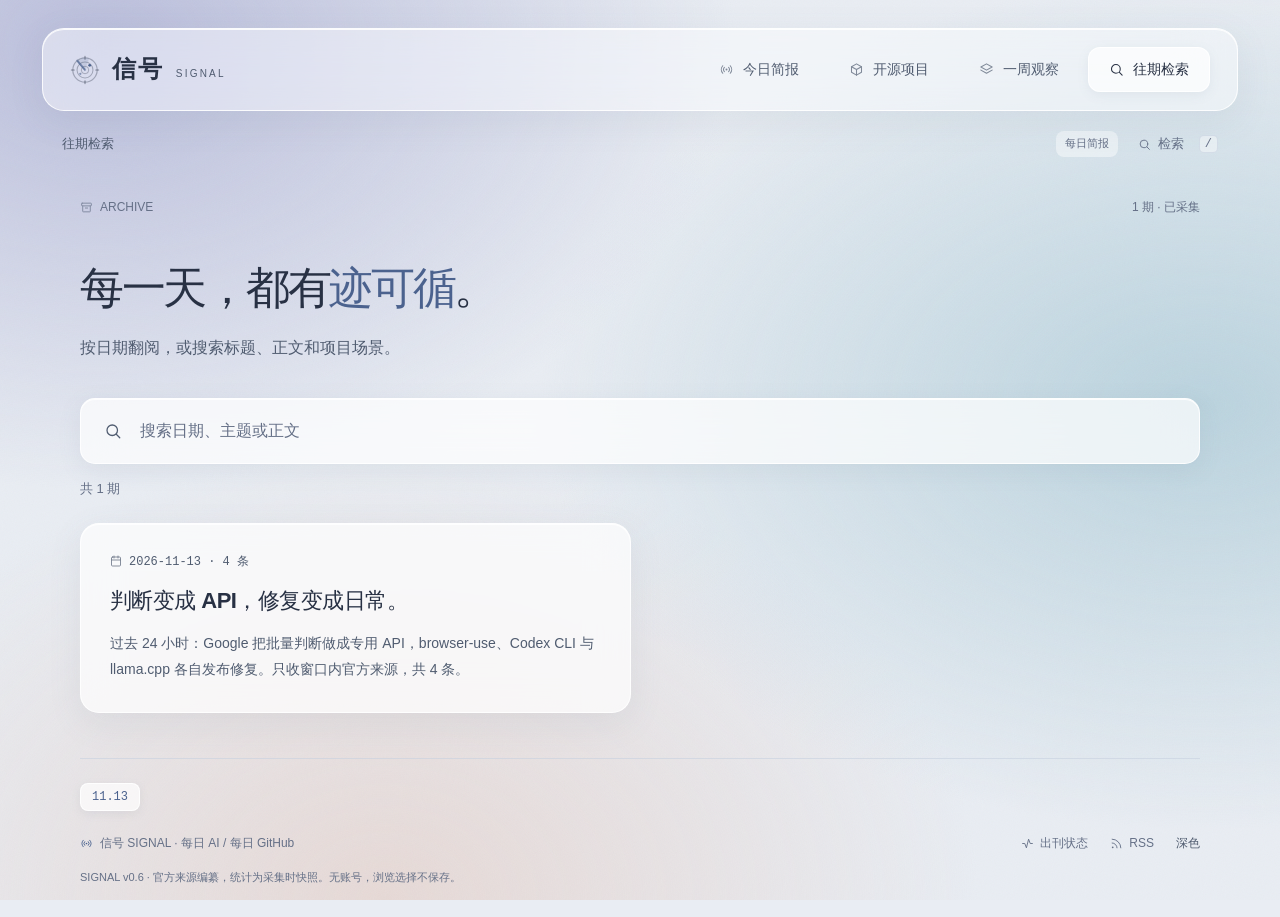
==== commit 7a527c8d: "chore(daily): 2026-11-13 [skip ci] 移除来源不可达的 2026-11-10 旧刊；重建首期：4 条窗口内官方来源 （Gemini Decisions API、brow" ====
--- a/prototype/archive.html
+++ b/prototype/archive.html
@@ -1,9 +1,9 @@
 <!doctype html>
 <html lang="zh-CN"><head><meta charset="utf-8"><meta name="viewport" content="width=device-width, initial-scale=1"><meta name="color-scheme" content="light dark"><meta name="description" content="每日 AI 与 GitHub 动态，附官方来源、事实与边界。"><title>往期 · 信号 SIGNAL</title><link rel="icon" href="assets/favicon.svg" type="image/svg+xml"><link rel="stylesheet" href="tokens.css?v=c86bce5145"><link rel="stylesheet" href="style.css?v=c86bce5145"><script src="app.js?v=c86bce5145" defer></script></head>
-<body data-view="archive" data-date="2026-11-10" data-prefix=""><a class="skip" href="#main">跳到正文</a><div class="shell"><header class="top"><a class="brand" href="index.html"><span class="brand-symbol" aria-hidden="true"><svg viewBox="0 0 32 32" fill="none"><circle class="radar-ring" cx="16" cy="16" r="13" stroke-width="1.3"/><circle class="radar-ring" cx="16" cy="16" r="8.5" stroke-width="1.1"/><circle class="radar-ring" cx="16" cy="16" r="4" stroke-width="1"/><path class="radar-tick" d="M16 1.5v3M16 27.5v3M1.5 16h3M27.5 16h3" stroke-width="1.2" stroke-linecap="round"/><g class="radar-sweep"><path d="M16 16 L16 3 A13 13 0 0 1 27.3 9.5 Z"/><line x1="16" y1="16" x2="16" y2="3"/></g><circle class="radar-blip" cx="21" cy="11" r="1.5"/><circle class="radar-blip" cx="11" cy="20" r="1.2" opacity=".6"/></svg></span><span class="brand-name">信号<small>SIGNAL</small></span></a><p class="brand-note">把变化读明白。</p><nav class="nav" aria-label="主导航"><a href="index.html" ><span class="nav-number">01</span>今日简报<span class="nav-arrow" aria-hidden="true">↗</span></a><a href="projects.html" ><span class="nav-number">02</span>开源项目<span class="nav-arrow" aria-hidden="true">↗</span></a><a href="week.html" ><span class="nav-number">03</span>一周观察<span class="nav-arrow" aria-hidden="true">↗</span></a><a href="archive.html" aria-current="page"><span class="nav-number">04</span>往期检索<span class="nav-arrow" aria-hidden="true">↗</span></a></nav><div class="rail-bottom"><span>每日 AI / GitHub</span><a href="status.html">出刊状态 <span aria-hidden="true">↗</span></a><p>独立阅读 · 无账号</p><span class="rail-edition">VOL. 001 / 2026</span></div></header><div class="workspace"><div class="workspace-top"><span>往期检索</span><div><span class="demo-label">每日简报</span><a href="archive.html?search=1" aria-label="搜索往期">检索 <kbd>/</kbd></a></div></div>
-<main id="main" class="reading"><div class="edition"><span>ARCHIVE</span><span>1 期 · 已采集</span></div><section class="hero"><h1>每一天，都有<mark>迹可循</mark>。</h1><p class="intro">按日期翻阅，或搜索标题、正文和项目场景。</p></section><div class="archive-search js-only"><label for="search" hidden>搜索往期全文</label><input id="search" type="search" placeholder="搜索日期、主题或正文" aria-label="搜索往期全文" autocomplete="off"><button data-action="clear-search" hidden>清空</button></div><p class="fine" id="search-status" role="status">共 1 期</p><div class="archive-results" id="archive-results"><section class="archive-issue" data-issue data-search="2026-11-10 模型向前，边界也要跟上。 新模型、创意工具和本地推理都在更新。今天沿着四条官方动态，看能力如何进入真实工作流。"><p class="issue-date">2026-11-10 · 4 条</p><h2><a href="d/2026-11-10.html">模型向前，边界也要跟上。</a></h2><p class="issue-summary">新模型、创意工具和本地推理都在更新。今天沿着四条官方动态，看能力如何进入真实工作流。</p><div class="archive-hit" data-search="Fable 与 Mythos 5.2 发布：同一底座，不同开放边界 Anthropic 更新面向复杂技术任务的模型，并区分通用访问与需审核的专业访问。 值得关注的是能力与访问策略同步分层；评估接入时，除了看模型表现，还要确认任务是否符合开放范围。 Anthropic 发布 Claude Fable 5.2 与 Claude Mythos 5.2。 官方发布日期为 11 月 9 日；Fable 5.2 与 Mythos 5.2 使用同一底层模型。 Fable 加入网络安全与生物领域防滥用措施；Mythos 需通过相关验证计划申请访问。 厂商将两者定位于编码、推理、视觉等复杂技术工作。 为复杂代码库任务做小规模对照测试。 研究专业模型的访问资格与安全边界。 性能提升与工程案例来自厂商自测，本站未复跑；专业访问需审批，不代表所有账户立即可用。 [{&quot;id&quot;: &quot;anthropic-52&quot;, &quot;url&quot;: &quot;https://www.anthropic.com/claude-fable-and-mythos-5-2&quot;, &quot;title&quot;: &quot;Claude Fable 5.2 and Mythos 5.2&quot;, &quot;publisher&quot;: &quot;Anthropic&quot;, &quot;publishedAt&quot;: &quot;2026-11-09&quot;, &quot;publishedPrecision&quot;: &quot;day&quot;, &quot;checkedAt&quot;: &quot;2026-11-10T09:02:13Z&quot;, &quot;verification&quot;: &quot;web-search-fulltext&quot;}]"><a href="d/2026-11-10.html#item-0">Fable 与 Mythos 5.2 发布：同一底座，不同开放边界</a><p data-snippet>Anthropic 更新面向复杂技术任务的模型，并区分通用访问与需审核的专业访问。</p></div><div class="archive-hit" data-search="Adobe 与迪士尼结盟：生成式 AI 进入内部创意流程 双方宣布多年合作，围绕迪士尼资产定制模型，并向创意团队提供 Adobe 工具与工程支持。 观察重点是模型如何嵌入有版权边界的生产流程；“能生成图”正在变成内部工具、专有资产与人员协作的组合。 Adobe 与 The Walt Disney Company 宣布多年战略合作。 公告于 11 月 9 日发布，合作涉及 Firefly、Firefly Foundry、Premiere 与 Photoshop。 公告描述了手绘草图转概念图，以及生成符合品牌风格素材的定制模型。 StudioLAB 与 ESPN Edge 参与探索创意工作流和体育叙事。 大型内容团队评估私有资产上的定制生成流程。 创意部门梳理从概念草图到素材审查的协作环节。 这是合作公告和厂商展示，不是对外开放的迪士尼模型服务；商用安全表述来自公告，本站未独立审核训练授权与产出。 [{&quot;id&quot;: &quot;adobe-disney&quot;, &quot;url&quot;: &quot;https://news.adobe.com/news/2026/11/adobe-and-the-walt-disney-company-alliance&quot;, &quot;title&quot;: &quot;Adobe and The Walt Disney Company Announce Multi-Year Strategic Alliance&quot;, &quot;publisher&quot;: &quot;Adobe&quot;, &quot;publishedAt&quot;: &quot;2026-11-09&quot;, &quot;publishedPrecision&quot;: &quot;day&quot;, &quot;checkedAt&quot;: &quot;2026-11-10T09:02:13Z&quot;, &quot;verification&quot;: &quot;http-fulltext&quot;}]"><a href="d/2026-11-10.html#item-1">Adobe 与迪士尼结盟：生成式 AI 进入内部创意流程</a><p data-snippet>双方宣布多年合作，围绕迪士尼资产定制模型，并向创意团队提供 Adobe 工具与工程支持。</p></div><div class="archive-hit" data-search="Claude Code v2.1.321：先看权限和 OAuth 修复 这次更新除了接入新模型，还修复 MCP OAuth 重定向与多种文件写入权限判断问题。 编码 Agent 的交付依赖工具权限。模型升级之外，凭据流向和文件边界同样影响团队能否放心使用。 anthropics/claude-code 发布 v2.1.321。 GitHub release 发布时间为 11 月 10 日 03:22（北京时间）。 更新说明列出 MCP OAuth 重定向向其他主机发送敏感信息的问题修复。 更新说明还列出只读 Bash 越过沙箱提示、目录写入权限与 cp/mv 目标文件规则的修复。 使用 MCP OAuth 的团队检查版本并测试登录流程。 维护 Agent 权限规则的团队回归沙箱与文件写入提示。 上述为维护者发布说明；本站未复现漏洞或验证修复效果，不推断 CVE 编号与受影响版本范围。 [{&quot;id&quot;: &quot;claude-21321&quot;, &quot;url&quot;: &quot;https://github.com/anthropics/claude-code/releases/tag/v2.1.321&quot;, &quot;title&quot;: &quot;Claude Code v2.1.321&quot;, &quot;publisher&quot;: &quot;anthropics/claude-code&quot;, &quot;publishedAt&quot;: &quot;2026-11-09T19:22:30Z&quot;, &quot;publishedPrecision&quot;: &quot;second&quot;, &quot;checkedAt&quot;: &quot;2026-11-10T09:02:13Z&quot;, &quot;verification&quot;: &quot;github-api&quot;}]"><a href="d/2026-11-10.html#item-2">Claude Code v2.1.321：先看权限和 OAuth 修复</a><p data-snippet>这次更新除了接入新模型，还修复 MCP OAuth 重定向与多种文件写入权限判断问题。</p></div><div class="archive-hit" data-search="llama.cpp b12244：Intel 推理构建链继续更新 这一版更新 CI 中的 Intel 相关依赖；使用该后端的团队可据此检查构建兼容性。 本地推理不只取决于模型文件，也取决于硬件后端和构建环境。依赖更新值得记录，但不能直接换算成性能提升。 ggml-org/llama.cpp 发布 b12244。 GitHub release 发布时间为 11 月 10 日 15:25（北京时间）。 发布说明对应 PR #31540，更新 oneAPI 2026.2、oneDNN 2026.1 与 Level Zero SDK 1.34.0。 release 同时提供多个系统与硬件后端的构建产物。 在 Intel 环境中核对自有构建链与依赖版本。 为本地推理升级准备加载模型和最小推理回归。 这是构建依赖更新，不能推导吞吐、质量或延迟提升；本站未运行二进制或做硬件实测。 [{&quot;id&quot;: &quot;llama-b12244&quot;, &quot;url&quot;: &quot;https://github.com/ggml-org/llama.cpp/releases/tag/b12244&quot;, &quot;title&quot;: &quot;llama.cpp b12244&quot;, &quot;publisher&quot;: &quot;ggml-org/llama.cpp&quot;, &quot;publishedAt&quot;: &quot;2026-11-10T07:25:25Z&quot;, &quot;publishedPrecision&quot;: &quot;second&quot;, &quot;checkedAt&quot;: &quot;2026-11-10T09:02:13Z&quot;, &quot;verification&quot;: &quot;github-api&quot;}]"><a href="d/2026-11-10.html#item-3">llama.cpp b12244：Intel 推理构建链继续更新</a><p data-snippet>这一版更新 CI 中的 Intel 相关依赖；使用该后端的团队可据此检查构建兼容性。</p></div></section></div><div class="empty" id="search-empty" hidden><h2>没有找到相关内容</h2><p>试试“Agent”“推理”，或直接输入日期。</p><button data-action="clear-search">清空搜索，查看全部刊期</button></div></main><footer class="foot reading"><div class="period-list" aria-label="刊期"><a href="d/2026-11-10.html" aria-current=date>11.10</a></div>
+<body data-view="archive" data-date="2026-11-13" data-prefix=""><a class="skip" href="#main">跳到正文</a><div class="shell"><header class="top"><a class="brand" href="index.html"><span class="brand-symbol" aria-hidden="true"><svg viewBox="0 0 32 32" fill="none"><circle class="radar-ring" cx="16" cy="16" r="13" stroke-width="1.3"/><circle class="radar-ring" cx="16" cy="16" r="8.5" stroke-width="1.1"/><circle class="radar-ring" cx="16" cy="16" r="4" stroke-width="1"/><path class="radar-tick" d="M16 1.5v3M16 27.5v3M1.5 16h3M27.5 16h3" stroke-width="1.2" stroke-linecap="round"/><g class="radar-sweep"><path d="M16 16 L16 3 A13 13 0 0 1 27.3 9.5 Z"/><line x1="16" y1="16" x2="16" y2="3"/></g><circle class="radar-blip" cx="21" cy="11" r="1.5"/><circle class="radar-blip" cx="11" cy="20" r="1.2" opacity=".6"/></svg></span><span class="brand-name">信号<small>SIGNAL</small></span></a><p class="brand-note">把变化读明白。</p><nav class="nav" aria-label="主导航"><a href="index.html" ><span class="nav-number">01</span>今日简报<span class="nav-arrow" aria-hidden="true">↗</span></a><a href="projects.html" ><span class="nav-number">02</span>开源项目<span class="nav-arrow" aria-hidden="true">↗</span></a><a href="week.html" ><span class="nav-number">03</span>一周观察<span class="nav-arrow" aria-hidden="true">↗</span></a><a href="archive.html" aria-current="page"><span class="nav-number">04</span>往期检索<span class="nav-arrow" aria-hidden="true">↗</span></a></nav><div class="rail-bottom"><span>每日 AI / GitHub</span><a href="status.html">出刊状态 <span aria-hidden="true">↗</span></a><p>独立阅读 · 无账号</p><span class="rail-edition">VOL. 001 / 2026</span></div></header><div class="workspace"><div class="workspace-top"><span>往期检索</span><div><span class="demo-label">每日简报</span><a href="archive.html?search=1" aria-label="搜索往期">检索 <kbd>/</kbd></a></div></div>
+<main id="main" class="reading"><div class="edition"><span>ARCHIVE</span><span>1 期 · 已采集</span></div><section class="hero"><h1>每一天，都有<mark>迹可循</mark>。</h1><p class="intro">按日期翻阅，或搜索标题、正文和项目场景。</p></section><div class="archive-search js-only"><label for="search" hidden>搜索往期全文</label><input id="search" type="search" placeholder="搜索日期、主题或正文" aria-label="搜索往期全文" autocomplete="off"><button data-action="clear-search" hidden>清空</button></div><p class="fine" id="search-status" role="status">共 1 期</p><div class="archive-results" id="archive-results"><section class="archive-issue" data-issue data-search="2026-11-13 判断变成 API，修复变成日常。 过去 24 小时：Google 把批量判断做成专用 API，browser-use、Codex CLI 与 llama.cpp 各自发布修复。只收窗口内官方来源，共 4 条。"><p class="issue-date">2026-11-13 · 4 条</p><h2><a href="d/2026-11-13.html">判断变成 API，修复变成日常。</a></h2><p class="issue-summary">过去 24 小时：Google 把批量判断做成专用 API，browser-use、Codex CLI 与 llama.cpp 各自发布修复。只收窗口内官方来源，共 4 条。</p><div class="archive-hit" data-search="Google 发布 Gemini Decisions API：一次前向算完最多 1000 个判断 把「判断」从生成任务里拆出来，做成低延迟、只按输入计费的专用 API。 闭集决策不再逐 token 生成答案，路由、审核与评分变成一次廉价调用；这是接口形态变化，不是又一个聊天模型。 2026-11-11 Google 官方博客发布 Decisions API 与 gemini-decision-1，当日起可在 AI Studio 取 key 使用，含免费层。 新端点由 gemini-decision-1 驱动，经 AI Studio 的 Gemini API 提供；输入支持文本、图像、音频、视频与 PDF，上限 256K token。 单请求最多 1000 个独立问题，混合 yes/no（noul）、2–255 选项（choice）与有序量表（score）三种题型，每个答案附 0–1 置信度。 官方口径：单次前向打分，端到端 150–250ms；$0.10/百万输入 token，输出不计费，共享输入每请求计一次。 Google 自述内部用于 Notebook 路由、Stitch 画布、CC 表情与 Search 的 MCP 安全层；OpenRouter、LangChain、Vercel 等接入陆续上线。 Agent 的工具选择与模型路由：用置信度把模糊请求转给兜底或人工。 内容审核与政策检查：一份输入批量跑多条规则。 多模态质检：照片加文字一起评分，如官方示例的柜台清洁度检查。 延迟、校准与「便宜近 5 倍」均为厂商自测，本站未复跑；Google Cloud 支持标注 coming soon；内部用例效果为 Google 自述。 [{&quot;id&quot;: &quot;google-decisions-api&quot;, &quot;url&quot;: &quot;https://blog.google/innovation-and-ai/technology/developers-tools/gemini-decisions-api/&quot;, &quot;title&quot;: &quot;Gemini Decisions API: Fast, calibrated multimodal decisions&quot;, &quot;publisher&quot;: &quot;Google&quot;, &quot;publishedAt&quot;: &quot;2026-11-11T18:00:00Z&quot;, &quot;publishedPrecision&quot;: &quot;second&quot;, &quot;checkedAt&quot;: &quot;2026-11-12T17:40:00Z&quot;, &quot;verification&quot;: &quot;http-fulltext&quot;}]"><a href="d/2026-11-13.html#item-0">Google 发布 Gemini Decisions API：一次前向算完最多 1000 个判断</a><p data-snippet>把「判断」从生成任务里拆出来，做成低延迟、只按输入计费的专用 API。</p></div><div class="archive-hit" data-search="browser-use 1.0.3：把 CLI 与云运行的毛边修掉 一次稳定性小版本：CLI 管道、无浏览器环境、CDP 连接与取消下载都有明确修复。 1.0 重写后接口快速变动，官方要求精确锁版；这类边界修复决定它能不能进生产。 2026-11-12 browser-use 发布 1.0.3 稳定版，同日早些时候发布 1.0.3rc1。 --cli-mcp 在客户端提前关闭管道时干净退出，不再以 ExceptionGroup 报 exit 1。 无可远程调试浏览器或无显示环境时，CLI 自启 Chromium 并跨调用保留；browser-use --reload 关闭。 BU_CDP_URL 无监听时 3 秒报错并给出出路（原等 30 秒）；容器等另一 pid 命名空间的 Chrome 可经 DevToolsActivePort 接入。 取消的云运行 10 秒内完成下载拷贝（原每轮最长占浏览器 300 秒）；ActionResult 丢弃并警告所有被忽略的 0.x 字段。 在 CI 或无显示环境里跑浏览器 Agent 的团队。 把 browser-use 作为 MCP 服务接进编码 Agent 的用户。 从 0.x 迁移、需要清理旧字段告警的项目。 修复清单来自官方发布说明（PR #6383），未实测；官方要求 == 精确锁版；默认走 Browser Use 网关需 API key，本地浏览器另配。 [{&quot;id&quot;: &quot;browser-use-103&quot;, &quot;url&quot;: &quot;https://github.com/browser-use/browser-use/releases/tag/1.0.3&quot;, &quot;title&quot;: &quot;browser-use 1.0.3&quot;, &quot;publisher&quot;: &quot;browser-use/browser-use&quot;, &quot;publishedAt&quot;: &quot;2026-11-12T16:52:54Z&quot;, &quot;publishedPrecision&quot;: &quot;second&quot;, &quot;checkedAt&quot;: &quot;2026-11-12T17:40:00Z&quot;, &quot;verification&quot;: &quot;github-api&quot;}]"><a href="d/2026-11-13.html#item-1">browser-use 1.0.3：把 CLI 与云运行的毛边修掉</a><p data-snippet>一次稳定性小版本：CLI 管道、无浏览器环境、CDP 连接与取消下载都有明确修复。</p></div><div class="archive-hit" data-search="Codex CLI rust-v0.167.2：Vertex AI 上默认增量推送工具更新 只影响 Google Cloud Vertex AI 接入的小版本：工具更新改为增量发送，可配置回退。 这是接入层变化而非模型能力变化；影响面窄，但做流式集成的人需要知道。 2026-11-11 openai/codex 发布 rust-v0.167.2。 Codex 在 Google Cloud Vertex AI 上默认增量发送工具更新。 如需旧行为，在 config.toml 的 [features] 下设 incremental_tools_legacy_gcp = false。 变更对应 PR #60617 与 #60848。 通过 Vertex AI 使用 Codex CLI 的团队。 依赖工具输出流做 UI 或日志集成的开发者。 发布说明仅列这一条新特性，未实测；非 Vertex AI 用户不受影响。 [{&quot;id&quot;: &quot;codex-01672&quot;, &quot;url&quot;: &quot;https://github.com/openai/codex/releases/tag/rust-v0.167.2&quot;, &quot;title&quot;: &quot;Codex rust-v0.167.2&quot;, &quot;publisher&quot;: &quot;openai/codex&quot;, &quot;publishedAt&quot;: &quot;2026-11-11T22:44:46Z&quot;, &quot;publishedPrecision&quot;: &quot;second&quot;, &quot;checkedAt&quot;: &quot;2026-11-12T17:40:00Z&quot;, &quot;verification&quot;: &quot;github-api&quot;}]"><a href="d/2026-11-13.html#item-2">Codex CLI rust-v0.167.2：Vertex AI 上默认增量推送工具更新</a><p data-snippet>只影响 Google Cloud Vertex AI 接入的小版本：工具更新改为增量发送，可配置回退。</p></div><div class="archive-hit" data-search="llama.cpp 一天四个构建：CUDA、OpenCL、SYCL 各修一处 滚动 nightly 没有大新闻，但三个后端的边界问题被逐个补上。 本地推理的可用性靠这类后端细节累积，跟踪硬件适配的人值得看。 2026-11-12 llama.cpp 连续发布 b12316–b12319 四个 nightly 构建。 b12316：CUDA MMQ stream-k fixup 跳过空 MoE tile，避免越界读取（官方称结果不受影响），并补测试。 b12317：OpenCL 新增高通 Adreno A7 的 Q4_0 非 MoE bin 内核（PR #30947）。 b12318：CUDA 增加调试缓冲池，配合 compute-sanitizer 使用。 b12319：SYCL set_main_device 改用线程本地缓存设备 ID，省去每次图计算开头的锁查找。 在 NVIDIA GPU 上跑 MoE 模型的用户。 在骁龙 / Adreno 设备上做端侧推理的开发者。 跟踪 Intel GPU（SYCL）后端的贡献者。 滚动构建非稳定版；描述取自官方发布说明，本站未复测；单条构建不构成升级理由。 [{&quot;id&quot;: &quot;llama-b12316&quot;, &quot;url&quot;: &quot;https://github.com/ggml-org/llama.cpp/releases/tag/b12316&quot;, &quot;title&quot;: &quot;llama.cpp b12316&quot;, &quot;publisher&quot;: &quot;ggml-org/llama.cpp&quot;, &quot;publishedAt&quot;: &quot;2026-11-12T06:25:50Z&quot;, &quot;publishedPrecision&quot;: &quot;second&quot;, &quot;checkedAt&quot;: &quot;2026-11-12T17:40:00Z&quot;, &quot;verification&quot;: &quot;github-api&quot;}, {&quot;id&quot;: &quot;llama-b12317&quot;, &quot;url&quot;: &quot;https://github.com/ggml-org/llama.cpp/releases/tag/b12317&quot;, &quot;title&quot;: &quot;llama.cpp b12317&quot;, &quot;publisher&quot;: &quot;ggml-org/llama.cpp&quot;, &quot;publishedAt&quot;: &quot;2026-11-12T06:58:35Z&quot;, &quot;publishedPrecision&quot;: &quot;second&quot;, &quot;checkedAt&quot;: &quot;2026-11-12T17:40:00Z&quot;, &quot;verification&quot;: &quot;github-api&quot;}, {&quot;id&quot;: &quot;llama-b12318&quot;, &quot;url&quot;: &quot;https://github.com/ggml-org/llama.cpp/releases/tag/b12318&quot;, &quot;title&quot;: &quot;llama.cpp b12318&quot;, &quot;publisher&quot;: &quot;ggml-org/llama.cpp&quot;, &quot;publishedAt&quot;: &quot;2026-11-12T11:36:10Z&quot;, &quot;publishedPrecision&quot;: &quot;second&quot;, &quot;checkedAt&quot;: &quot;2026-11-12T17:40:00Z&quot;, &quot;verification&quot;: &quot;github-api&quot;}, {&quot;id&quot;: &quot;llama-b12319&quot;, &quot;url&quot;: &quot;https://github.com/ggml-org/llama.cpp/releases/tag/b12319&quot;, &quot;title&quot;: &quot;llama.cpp b12319&quot;, &quot;publisher&quot;: &quot;ggml-org/llama.cpp&quot;, &quot;publishedAt&quot;: &quot;2026-11-12T16:34:48Z&quot;, &quot;publishedPrecision&quot;: &quot;second&quot;, &quot;checkedAt&quot;: &quot;2026-11-12T17:40:00Z&quot;, &quot;verification&quot;: &quot;github-api&quot;}]"><a href="d/2026-11-13.html#item-3">llama.cpp 一天四个构建：CUDA、OpenCL、SYCL 各修一处</a><p data-snippet>滚动 nightly 没有大新闻，但三个后端的边界问题被逐个补上。</p></div></section></div><div class="empty" id="search-empty" hidden><h2>没有找到相关内容</h2><p>试试“Agent”“推理”，或直接输入日期。</p><button data-action="clear-search">清空搜索，查看全部刊期</button></div></main><footer class="foot reading"><div class="period-list" aria-label="刊期"><a href="d/2026-11-13.html" aria-current=date>11.13</a></div>
     <div class="foot-top"><span>信号 SIGNAL · 每日 AI / 每日 GitHub</span><div class="foot-links"><a href="status.html">出刊状态</a><a href="feed.xml">RSS</a><button class="js-only inline" data-action="theme" aria-label="切换深浅主题">切换主题</button></div></div>
     <p class="disclaimer">SIGNAL v0.6 · 官方来源编纂，统计为采集时快照。无账号，浏览选择不保存。</p></footer></div></div><dialog id="share-dialog" aria-labelledby="share-title"><div class="dialog-head"><h2 id="share-title">带走这一期</h2><button data-action="close-share" aria-label="关闭分享预览">关闭</button></div>
     <div class="dialog-body"><p class="dialog-help">选择要带走的内容，生成图片或复制文字。仅本次浏览有效。</p><div class="share-layout"><fieldset class="share-options" id="share-options"><legend>选择内容</legend></fieldset><figure class="share-preview"><canvas id="share-canvas" aria-label="所选内容分享图片"></canvas><figcaption>本期内容 · 本地生成</figcaption></figure></div>
     <p class="dialog-feedback" id="share-feedback" role="status"></p><textarea id="copy-fallback" class="copy-fallback" aria-label="可手动复制的分享文字" hidden readonly></textarea>
-    <div class="dialog-actions"><button data-action="download">下载 PNG</button><button data-action="copy">复制文字</button></div></div></dialog><div class="toast" id="toast" role="status" hidden></div><script type="application/json" id="prototype-data">{"issue": null, "dates": ["2026-11-10"], "colors": {"light": {"background": "#e9edf3", "text": "#283144", "secondary": "#505c70", "muted": "#657087", "accent": "#4b628e", "highlight": "#dfe7f39c", "alternate": "#eef2f8", "line": "#c6d0df99", "backdrop": "#26324e66", "surface": "#f8faff", "rail": "#ffffff66", "railText": "#283144", "railMuted": "#62708a", "railActive": "#ffffffa8"}, "dark": {"background": "#151c2c", "text": "#e6ebf5", "secondary": "#c0cadb", "muted": "#a5b2c8", "accent": "#b7c9ed", "highlight": "#34435eaa", "alternate": "#283449", "line": "#7a8da047", "backdrop": "#080d1b88", "surface": "#253149", "rail": "#26314888", "railText": "#e6ebf5", "railMuted": "#aab7cc", "railActive": "#8196bc33"}}, "decisionOrder": null}</script></body></html>+    <div class="dialog-actions"><button data-action="download">下载 PNG</button><button data-action="copy">复制文字</button></div></div></dialog><div class="toast" id="toast" role="status" hidden></div><script type="application/json" id="prototype-data">{"issue": null, "dates": ["2026-11-13"], "colors": {"light": {"background": "#e9edf3", "text": "#283144", "secondary": "#505c70", "muted": "#657087", "accent": "#4b628e", "highlight": "#dfe7f39c", "alternate": "#eef2f8", "line": "#c6d0df99", "backdrop": "#26324e66", "surface": "#f8faff", "rail": "#ffffff66", "railText": "#283144", "railMuted": "#62708a", "railActive": "#ffffffa8"}, "dark": {"background": "#151c2c", "text": "#e6ebf5", "secondary": "#c0cadb", "muted": "#a5b2c8", "accent": "#b7c9ed", "highlight": "#34435eaa", "alternate": "#283449", "line": "#7a8da047", "backdrop": "#080d1b88", "surface": "#253149", "rail": "#26314888", "railText": "#e6ebf5", "railMuted": "#aab7cc", "railActive": "#8196bc33"}}, "decisionOrder": null}</script></body></html>
